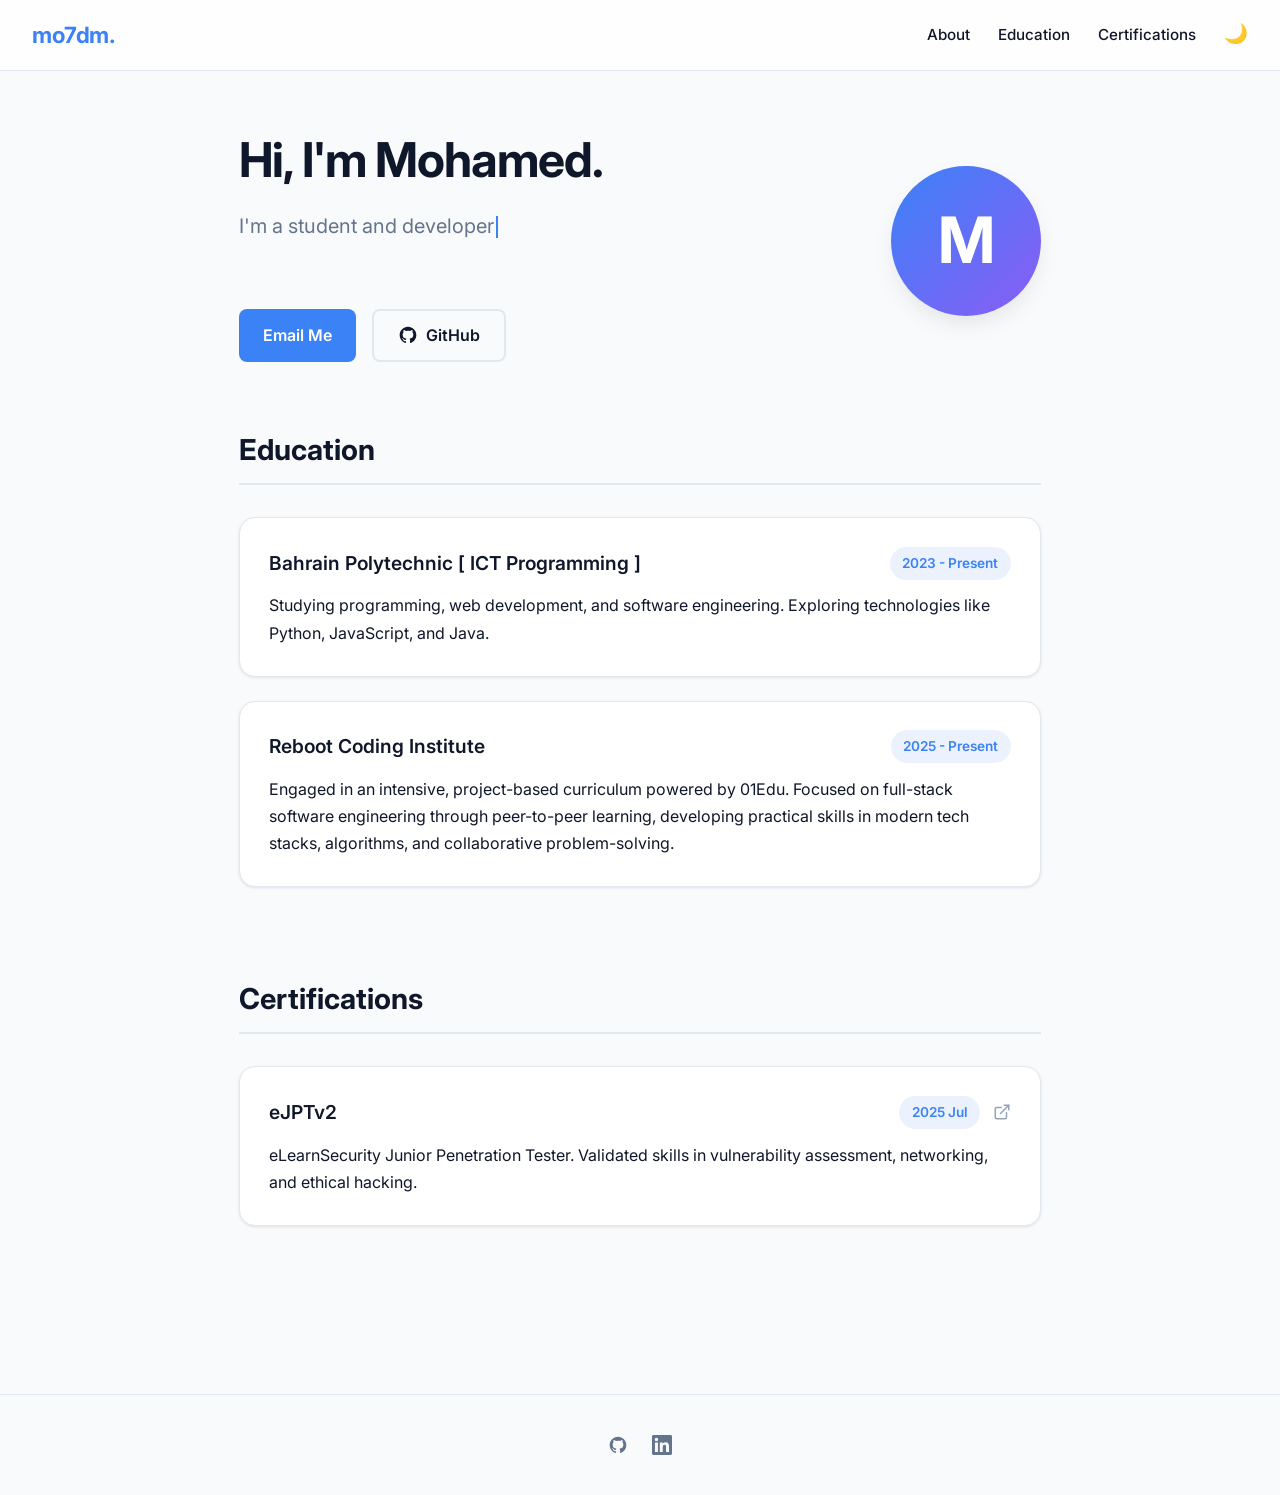
==== index.html @ 2ff430a9 "first push" ====
<!DOCTYPE html>
<html lang="en">
<head>
    <meta charset="UTF-8">
    <meta name="viewport" content="width=device-width, initial-scale=1.0">
    <title>Mohamed | Portfolio & CV</title>
    <link rel="stylesheet" href="style.css">
    <link href="https://fonts.googleapis.com/css2?family=Inter:wght@400;500;600;700&display=swap" rel="stylesheet">
</head>
<body>
    <nav class="navbar">
        <div class="logo">mo7dm.</div>
        <div class="nav-links">
            <a href="#about">About</a>
            <a href="#education">Education</a>
            <a href="#certs">Certifications</a>
            <button id="theme-toggle" aria-label="Toggle Dark Mode">🌙</button>
        </div>
    </nav>

    <main class="container">
        <section id="about" class="hero reveal">
            <div class="hero-content">
                <h1>Hi, I'm Mohamed.</h1>
                <p class="subtitle"><span id="typewriter"></span><span class="cursor"></span></p>
                <div class="contact-links">
                    <a href="mailto:mohamed@mo7dm.com" class="btn">Email Me</a>
                    
                    <a href="https://github.com/mo7dm" target="_blank" class="btn btn-outline">
                        <svg width="20" height="20" viewBox="0 0 24 24" fill="currentColor" xmlns="http://www.w3.org/2000/svg">
                            <path fill-rule="evenodd" clip-rule="evenodd" d="M12 2C6.477 2 2 6.477 2 12c0 4.42 2.865 8.166 6.839 9.489.5.092.682-.217.682-.482 0-.237-.008-.866-.013-1.7-2.782.603-3.369-1.34-3.369-1.34-.454-1.156-1.11-1.462-1.11-1.462-.908-.62.069-.608.069-.608 1.003.07 1.531 1.03 1.531 1.03.892 1.529 2.341 1.087 2.91.831.092-.646.35-1.086.636-1.336-2.22-.253-4.555-1.11-4.555-4.943 0-1.091.39-1.984 1.029-2.683-.103-.253-.446-1.27.098-2.647 0 0 .84-.269 2.75 1.025A9.578 9.578 0 0112 6.836c.85.004 1.705.114 2.504.336 1.909-1.294 2.747-1.025 2.747-1.025.546 1.377.203 2.394.1 2.647.64.699 1.028 1.592 1.028 2.683 0 3.842-2.339 4.687-4.566 4.935.359.309.678.919.678 1.852 0 1.336-.012 2.415-.012 2.743 0 .267.18.578.688.48C19.138 20.161 22 16.416 22 12c0-5.523-4.477-10-10-10z"/>
                        </svg>
                        GitHub
                    </a>
                </div>
            </div>
            <div class="hero-avatar">
                <div class="avatar-placeholder">M</div>
            </div>
        </section>

        <section id="education" class="reveal">
            <h2>Education</h2>
            <div class="card">
                <div class="card-header">
                    <h3>Bahrain Polytechnic [ ICT Programming ]</h3>
                    <span class="date">2023 - Present</span>
                </div>
                <p>Studying programming, web development, and software engineering. Exploring technologies like Python, JavaScript, and Java.</p>
            </div>
            
            <div class="card">
                <div class="card-header">
                    <h3>Reboot Coding Institute</h3>
                    <span class="date">2025 - Present</span>
                </div>
                <p>Engaged in an intensive, project-based curriculum powered by 01Edu. Focused on full-stack software engineering through peer-to-peer learning, developing practical skills in modern tech stacks, algorithms, and collaborative problem-solving.</p>
            </div>
        </section>

        <section id="certs" class="reveal">
            <h2>Certifications</h2>
            
            <a href="YOUR_CERT_LINK_HERE" target="_blank" class="card cert-card">
                <div class="card-header">
                    <h3>eJPTv2</h3>
                    <div class="cert-meta">
                        <span class="date">2025 Jul</span>
                        <svg width="18" height="18" viewBox="0 0 24 24" fill="none" stroke="currentColor" stroke-width="2" stroke-linecap="round" stroke-linejoin="round" class="external-icon">
                            <path d="M18 13v6a2 2 0 0 1-2 2H5a2 2 0 0 1-2-2V8a2 2 0 0 1 2-2h6"></path>
                            <polyline points="15 3 21 3 21 9"></polyline>
                            <line x1="10" y1="14" x2="21" y2="3"></line>
                        </svg>
                    </div>
                </div>
                <p>eLearnSecurity Junior Penetration Tester. Validated skills in vulnerability assessment, networking, and ethical hacking.</p>
            </a>
            
        </section>
    </main>
    </main> <footer class="footer">
            <div class="social-icons">
                <a href="https://github.com/mo7dm" target="_blank" aria-label="GitHub">
                    <svg width="20" height="20" viewBox="0 0 24 24" fill="currentColor" xmlns="http://www.w3.org/2000/svg">
                        <path fill-rule="evenodd" clip-rule="evenodd" d="M12 2C6.477 2 2 6.477 2 12c0 4.42 2.865 8.166 6.839 9.489.5.092.682-.217.682-.482 0-.237-.008-.866-.013-1.7-2.782.603-3.369-1.34-3.369-1.34-.454-1.156-1.11-1.462-1.11-1.462-.908-.62.069-.608.069-.608 1.003.07 1.531 1.03 1.531 1.03.892 1.529 2.341 1.087 2.91.831.092-.646.35-1.086.636-1.336-2.22-.253-4.555-1.11-4.555-4.943 0-1.091.39-1.984 1.029-2.683-.103-.253-.446-1.27.098-2.647 0 0 .84-.269 2.75 1.025A9.578 9.578 0 0112 6.836c.85.004 1.705.114 2.504.336 1.909-1.294 2.747-1.025 2.747-1.025.546 1.377.203 2.394.1 2.647.64.699 1.028 1.592 1.028 2.683 0 3.842-2.339 4.687-4.566 4.935.359.309.678.919.678 1.852 0 1.336-.012 2.415-.012 2.743 0 .267.18.578.688.48C19.138 20.161 22 16.416 22 12c0-5.523-4.477-10-10-10z"/>
                    </svg>
                </a>
                <a href="https://www.linkedin.com/in/mohamed-kadhem-b55a89281/" target="_blank" aria-label="LinkedIn">
                    <svg width="20" height="20" viewBox="0 0 24 24" fill="currentColor" xmlns="http://www.w3.org/2000/svg">
                        <path d="M20.447 20.452h-3.554v-5.569c0-1.328-.027-3.037-1.852-3.037-1.853 0-2.136 1.445-2.136 2.939v5.667H9.351V9h3.414v1.561h.046c.477-.9 1.637-1.85 3.37-1.85 3.601 0 4.267 2.37 4.267 5.455v6.286zM5.337 7.433c-1.144 0-2.063-.926-2.063-2.065 0-1.138.92-2.063 2.063-2.063 1.14 0 2.064.925 2.064 2.063 0 1.139-.925 2.065-2.064 2.065zm1.782 13.019H3.555V9h3.564v11.452zM22.225 0H1.771C.792 0 0 .774 0 1.729v20.542C0 23.227.792 24 1.771 24h20.451C23.2 24 24 23.227 24 22.271V1.729C24 .774 23.2 0 22.222 0h.003z"/>
                    </svg>
                </a>
            </div>
        </footer>

    <script src="script.js"></script>
</body>
</html>
---- style.css ----
/* Core Variables */
:root {
    --bg-color: #f8fafc;
    --text-color: #0f172a;
    --card-bg: #ffffff;
    --nav-bg: rgba(255, 255, 255, 0.8);
    --primary-color: #3b82f6;
    --primary-hover: #2563eb;
    --border-color: #e2e8f0;
    --shadow-sm: 0 1px 3px rgba(0,0,0,0.1);
    --shadow-md: 0 10px 25px -5px rgba(0, 0, 0, 0.1);
    --transition: all 0.4s cubic-bezier(0.16, 1, 0.3, 1);
}

/* Dark Mode Variables */
body.dark-mode {
    --bg-color: #0f172a;
    --text-color: #f8fafc;
    --card-bg: #1e293b;
    --nav-bg: rgba(30, 41, 59, 0.85);
    --primary-color: #60a5fa;
    --primary-hover: #93c5fd;
    --border-color: #334155;
    --shadow-sm: 0 1px 3px rgba(0,0,0,0.5);
    --shadow-md: 0 10px 25px -5px rgba(0, 0, 0, 0.5);
}

/* Reset & Smooth Scroll */
* {
    margin: 0;
    padding: 0;
    box-sizing: border-box;
    font-family: 'Inter', sans-serif;
}

html {
    scroll-behavior: smooth;
}

body {
    background-color: var(--bg-color);
    color: var(--text-color);
    line-height: 1.7;
    transition: background-color 0.4s ease, color 0.4s ease;
}

.container {
    max-width: 850px;
    margin: 0 auto;
    padding: 2rem 1.5rem;
}

/* Glassmorphism Navigation */
.navbar {
    display: flex;
    justify-content: space-between;
    align-items: center;
    padding: 1rem 2rem;
    background-color: var(--nav-bg);
    backdrop-filter: blur(12px);
    -webkit-backdrop-filter: blur(12px);
    border-bottom: 1px solid var(--border-color);
    position: sticky;
    top: 0;
    z-index: 1000;
    transition: var(--transition);
}

.logo {
    font-weight: 700;
    font-size: 1.4rem;
    letter-spacing: -0.5px;
    color: var(--primary-color);
}

.nav-links a {
    text-decoration: none;
    color: var(--text-color);
    margin-right: 1.5rem;
    font-weight: 500;
    font-size: 0.95rem;
    transition: color 0.2s;
}

.nav-links a:hover {
    color: var(--primary-color);
}

#theme-toggle {
    background: none;
    border: none;
    cursor: pointer;
    font-size: 1.2rem;
    transition: transform 0.2s;
}

#theme-toggle:hover {
    transform: scale(1.15) rotate(10deg);
}

/* Sections & Scroll Reveal */
section {
    padding: 1rem 0 3rem 0;
}

/* Initial state for scroll animation */
.reveal {
    opacity: 0;
    transform: translateY(40px);
    transition: all 0.8s cubic-bezier(0.16, 1, 0.3, 1);
}

/* Added by JavaScript when visible */
.reveal.active {
    opacity: 1;
    transform: translateY(0);
}

/* Hero Section */
.hero {
    display: flex;
    justify-content: space-between;
    align-items: center;
    gap: 2rem;
}

h1 {
    font-size: 3rem;
    font-weight: 700;
    letter-spacing: -1px;
    margin-bottom: 0.5rem;
}

h2 {
    font-size: 1.8rem;
    margin-bottom: 2rem;
    padding-bottom: 0.5rem;
    border-bottom: 2px solid var(--border-color);
    color: var(--text-color);
}

.subtitle {
    font-size: 1.25rem;
    color: #64748b;
    margin-bottom: 2.5rem;
    min-height: 60px; /* Prevents layout jump while typing */
}

body.dark-mode .subtitle { color: #94a3b8; }

/* Typing Cursor */
.cursor {
    display: inline-block;
    width: 2px;
    height: 1.1em; /* Scales perfectly with text height */
    background-color: var(--primary-color);
    animation: blink 1s step-end infinite;
    vertical-align: middle;
    margin-left: 2px;
}

@keyframes blink { 
    0%, 100% { opacity: 1; } 
    50% { opacity: 0; } 
}

/* Hero Avatar Placeholder */
.avatar-placeholder {
    width: 150px;
    height: 150px;
    border-radius: 50%;
    background: linear-gradient(135deg, var(--primary-color), #8b5cf6);
    color: white;
    display: flex;
    align-items: center;
    justify-content: center;
    font-size: 4rem;
    font-weight: 700;
    box-shadow: var(--shadow-md);
}

/* Cards */
.card {
    background-color: var(--card-bg);
    padding: 1.8rem;
    margin-bottom: 1.5rem;
    border-radius: 16px;
    border: 1px solid var(--border-color);
    box-shadow: var(--shadow-sm);
    transition: var(--transition);
}

.card:hover {
    transform: translateY(-8px);
    border-color: var(--primary-color);
    box-shadow: var(--shadow-md);
}

.card-header {
    display: flex;
    justify-content: space-between;
    align-items: center;
    margin-bottom: 0.8rem;
}

.card h3 {
    font-size: 1.2rem;
    font-weight: 600;
}

.date {
    font-size: 0.85rem;
    background-color: rgba(59, 130, 246, 0.1);
    color: var(--primary-color);
    padding: 0.3rem 0.8rem;
    border-radius: 20px;
    font-weight: 600;
}

/* Buttons */
.contact-links { display: flex; gap: 1rem; }

.btn {
    padding: 0.7rem 1.5rem;
    background-color: var(--primary-color);
    color: white;
    text-decoration: none;
    border-radius: 8px;
    font-weight: 600;
    transition: var(--transition);
    /* Added to ensure regular buttons look consistent */
    display: inline-flex;
    align-items: center;
    justify-content: center;
}

.btn:hover {
    background-color: var(--primary-hover);
    transform: translateY(-2px);
}

.btn-outline {
    display: inline-flex; /* Required to align icon and text */
    align-items: center;  /* Centers them vertically */
    gap: 0.5rem;          /* Adds a clean space between icon and text */
    background-color: transparent;
    color: var(--text-color);
    border: 2px solid var(--border-color);
}

.btn-outline:hover {
    background-color: transparent;
    border-color: var(--primary-color);
    color: var(--primary-color);
}

/* Mobile Responsiveness */
@media (max-width: 768px) {
    .hero {
        flex-direction: column-reverse;
        text-align: center;
    }
    .contact-links {
        justify-content: center;
    }
    .card-header {
        flex-direction: column;
        align-items: flex-start;
        gap: 0.5rem;
    }
}

/* =========================================
   Footer & Bottom Icons
   ========================================= */
.footer {
    text-align: center;
    padding: 2.5rem 0;
    margin-top: 4rem;
    border-top: 1px solid var(--border-color);
}

.social-icons {
    display: flex;
    justify-content: center;
    gap: 1.5rem;
}

.social-icons a {
    /* Using a slightly muted color so it isn't distracting */
    color: #64748b; 
    transition: color 0.3s ease, transform 0.3s ease;
    display: inline-flex;
}

/* Adjust the muted color for dark mode */
body.dark-mode .social-icons a {
    color: #94a3b8;
}

.social-icons a:hover {
    color: var(--primary-color);
    transform: translateY(-3px);
}

/* =========================================
   Clickable Certification Card
   ========================================= */

/* Makes the link behave exactly like a block container */
a.card {
    display: block; 
    text-decoration: none; 
    color: var(--text-color); 
    cursor: pointer;
}

/* Prevents the text inside from turning blue like a standard link */
a.card h3, 
a.card p {
    color: var(--text-color);
}

/* Aligns the date and the icon */
.cert-meta {
    display: flex;
    align-items: center;
    gap: 0.8rem;
}

/* Subtle icon color */
.external-icon {
    color: #94a3b8; 
    transition: color 0.3s ease;
}

/* Lights up the icon when you hover the card */
a.card:hover .external-icon {
    color: var(--primary-color);
}
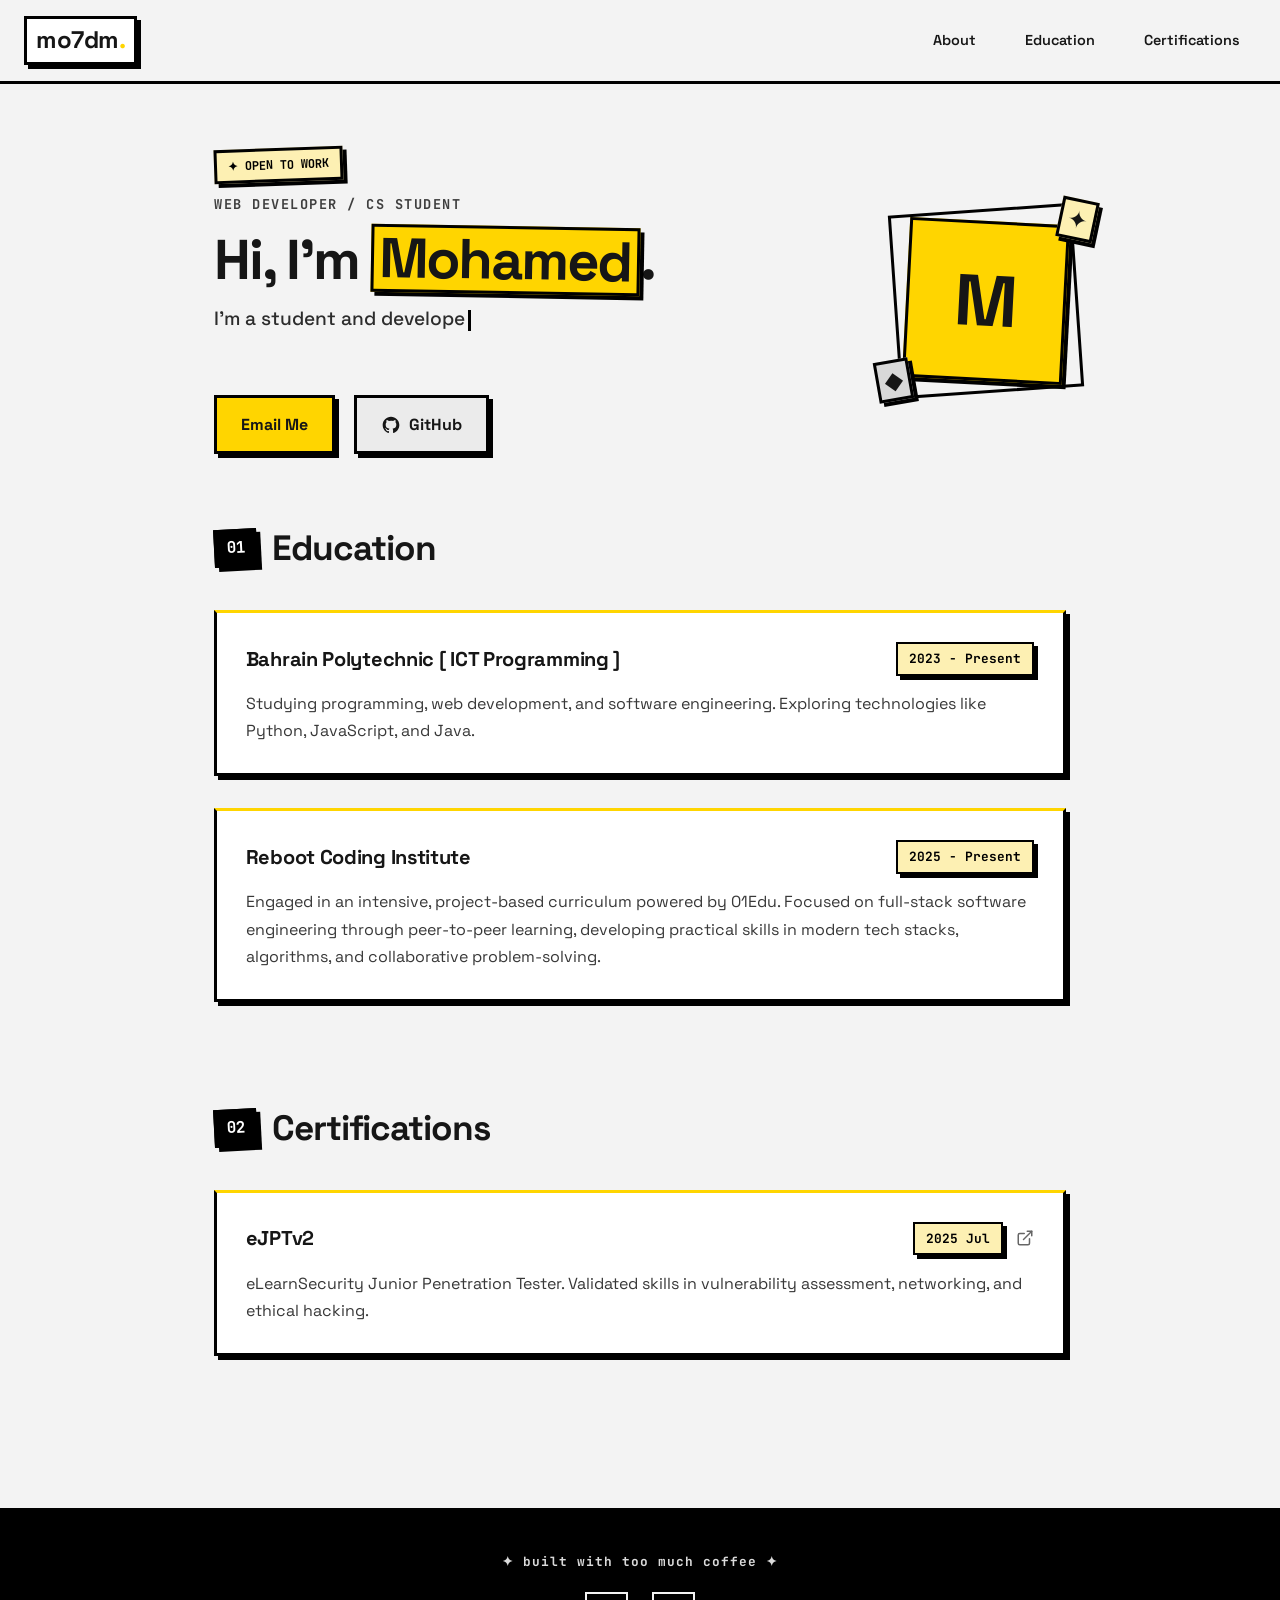
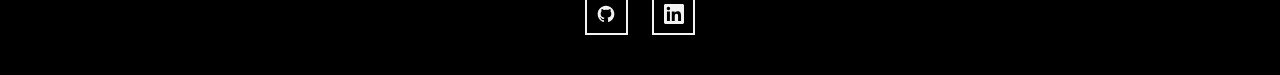
==== commit 0adc2424: "redesign: overhaul portfolio UI with neobrutalist design :) just the design" ====
--- a/index.html
+++ b/index.html
@@ -3,29 +3,31 @@
 <head>
     <meta charset="UTF-8">
     <meta name="viewport" content="width=device-width, initial-scale=1.0">
-    <title>Mohamed | Portfolio & CV</title>
+    <title>Mohamed Portfolio</title>
     <link rel="stylesheet" href="style.css">
-    <link href="https://fonts.googleapis.com/css2?family=Inter:wght@400;500;600;700&display=swap" rel="stylesheet">
+    <link rel="preconnect" href="https://fonts.googleapis.com">
+    <link rel="preconnect" href="https://fonts.gstatic.com" crossorigin>
+    <link href="https://fonts.googleapis.com/css2?family=Space+Grotesk:wght@400;500;600;700&family=JetBrains+Mono:wght@400;700&display=swap" rel="stylesheet">
 </head>
 <body>
     <nav class="navbar">
-        <div class="logo">mo7dm.</div>
+        <div class="logo">mo7dm<span class="logo-dot">.</span></div>
         <div class="nav-links">
             <a href="#about">About</a>
             <a href="#education">Education</a>
             <a href="#certs">Certifications</a>
-            <button id="theme-toggle" aria-label="Toggle Dark Mode">🌙</button>
         </div>
     </nav>
 
     <main class="container">
         <section id="about" class="hero reveal">
             <div class="hero-content">
-                <h1>Hi, I'm Mohamed.</h1>
+                <p class="tag-badge">✦ OPEN TO WORK</p>
+                <p class="eyebrow">Web Developer / CS Student</p>
+                <h1>Hi, I'm <span class="highlight">Mohamed</span>.</h1>
                 <p class="subtitle"><span id="typewriter"></span><span class="cursor"></span></p>
                 <div class="contact-links">
-                    <a href="mailto:mohamed@mo7dm.com" class="btn">Email Me</a>
-                    
+                    <a href="mailto:mohamed@mo7dm.com" class="btn btn-primary">Email Me</a>
                     <a href="https://github.com/mo7dm" target="_blank" class="btn btn-outline">
                         <svg width="20" height="20" viewBox="0 0 24 24" fill="currentColor" xmlns="http://www.w3.org/2000/svg">
                             <path fill-rule="evenodd" clip-rule="evenodd" d="M12 2C6.477 2 2 6.477 2 12c0 4.42 2.865 8.166 6.839 9.489.5.092.682-.217.682-.482 0-.237-.008-.866-.013-1.7-2.782.603-3.369-1.34-3.369-1.34-.454-1.156-1.11-1.462-1.11-1.462-.908-.62.069-.608.069-.608 1.003.07 1.531 1.03 1.531 1.03.892 1.529 2.341 1.087 2.91.831.092-.646.35-1.086.636-1.336-2.22-.253-4.555-1.11-4.555-4.943 0-1.091.39-1.984 1.029-2.683-.103-.253-.446-1.27.098-2.647 0 0 .84-.269 2.75 1.025A9.578 9.578 0 0112 6.836c.85.004 1.705.114 2.504.336 1.909-1.294 2.747-1.025 2.747-1.025.546 1.377.203 2.394.1 2.647.64.699 1.028 1.592 1.028 2.683 0 3.842-2.339 4.687-4.566 4.935.359.309.678.919.678 1.852 0 1.336-.012 2.415-.012 2.743 0 .267.18.578.688.48C19.138 20.161 22 16.416 22 12c0-5.523-4.477-10-10-10z"/>
@@ -36,20 +38,22 @@
             </div>
             <div class="hero-avatar">
                 <div class="avatar-placeholder">M</div>
+                <span class="sticker sticker-1">✦</span>
+                <span class="sticker sticker-2">◆</span>
             </div>
         </section>
 
         <section id="education" class="reveal">
-            <h2>Education</h2>
-            <div class="card">
+            <h2><span class="section-tag">01</span> Education</h2>
+            <div class="card card-yellow">
                 <div class="card-header">
                     <h3>Bahrain Polytechnic [ ICT Programming ]</h3>
                     <span class="date">2023 - Present</span>
                 </div>
                 <p>Studying programming, web development, and software engineering. Exploring technologies like Python, JavaScript, and Java.</p>
             </div>
-            
-            <div class="card">
+
+            <div class="card card-blue">
                 <div class="card-header">
                     <h3>Reboot Coding Institute</h3>
                     <span class="date">2025 - Present</span>
@@ -59,9 +63,9 @@
         </section>
 
         <section id="certs" class="reveal">
-            <h2>Certifications</h2>
-            
-            <a href="YOUR_CERT_LINK_HERE" target="_blank" class="card cert-card">
+            <h2><span class="section-tag">02</span> Certifications</h2>
+
+            <a href="https://certs.ine.com/94397082-2aee-4f96-a6dc-eba5e58388e8" target="_blank" class="card card-pink cert-card">
                 <div class="card-header">
                     <h3>eJPTv2</h3>
                     <div class="cert-meta">
@@ -75,23 +79,25 @@
                 </div>
                 <p>eLearnSecurity Junior Penetration Tester. Validated skills in vulnerability assessment, networking, and ethical hacking.</p>
             </a>
-            
+
         </section>
     </main>
-    </main> <footer class="footer">
-            <div class="social-icons">
-                <a href="https://github.com/mo7dm" target="_blank" aria-label="GitHub">
-                    <svg width="20" height="20" viewBox="0 0 24 24" fill="currentColor" xmlns="http://www.w3.org/2000/svg">
-                        <path fill-rule="evenodd" clip-rule="evenodd" d="M12 2C6.477 2 2 6.477 2 12c0 4.42 2.865 8.166 6.839 9.489.5.092.682-.217.682-.482 0-.237-.008-.866-.013-1.7-2.782.603-3.369-1.34-3.369-1.34-.454-1.156-1.11-1.462-1.11-1.462-.908-.62.069-.608.069-.608 1.003.07 1.531 1.03 1.531 1.03.892 1.529 2.341 1.087 2.91.831.092-.646.35-1.086.636-1.336-2.22-.253-4.555-1.11-4.555-4.943 0-1.091.39-1.984 1.029-2.683-.103-.253-.446-1.27.098-2.647 0 0 .84-.269 2.75 1.025A9.578 9.578 0 0112 6.836c.85.004 1.705.114 2.504.336 1.909-1.294 2.747-1.025 2.747-1.025.546 1.377.203 2.394.1 2.647.64.699 1.028 1.592 1.028 2.683 0 3.842-2.339 4.687-4.566 4.935.359.309.678.919.678 1.852 0 1.336-.012 2.415-.012 2.743 0 .267.18.578.688.48C19.138 20.161 22 16.416 22 12c0-5.523-4.477-10-10-10z"/>
-                    </svg>
-                </a>
-                <a href="https://www.linkedin.com/in/mohamed-kadhem-b55a89281/" target="_blank" aria-label="LinkedIn">
-                    <svg width="20" height="20" viewBox="0 0 24 24" fill="currentColor" xmlns="http://www.w3.org/2000/svg">
-                        <path d="M20.447 20.452h-3.554v-5.569c0-1.328-.027-3.037-1.852-3.037-1.853 0-2.136 1.445-2.136 2.939v5.667H9.351V9h3.414v1.561h.046c.477-.9 1.637-1.85 3.37-1.85 3.601 0 4.267 2.37 4.267 5.455v6.286zM5.337 7.433c-1.144 0-2.063-.926-2.063-2.065 0-1.138.92-2.063 2.063-2.063 1.14 0 2.064.925 2.064 2.063 0 1.139-.925 2.065-2.064 2.065zm1.782 13.019H3.555V9h3.564v11.452zM22.225 0H1.771C.792 0 0 .774 0 1.729v20.542C0 23.227.792 24 1.771 24h20.451C23.2 24 24 23.227 24 22.271V1.729C24 .774 23.2 0 22.222 0h.003z"/>
-                    </svg>
-                </a>
-            </div>
-        </footer>
+
+    <footer class="footer">
+        <p class="footer-tag">✦ built with too much coffee ✦</p>
+        <div class="social-icons">
+            <a href="https://github.com/mo7dm" target="_blank" aria-label="GitHub">
+                <svg width="20" height="20" viewBox="0 0 24 24" fill="currentColor" xmlns="http://www.w3.org/2000/svg">
+                    <path fill-rule="evenodd" clip-rule="evenodd" d="M12 2C6.477 2 2 6.477 2 12c0 4.42 2.865 8.166 6.839 9.489.5.092.682-.217.682-.482 0-.237-.008-.866-.013-1.7-2.782.603-3.369-1.34-3.369-1.34-.454-1.156-1.11-1.462-1.11-1.462-.908-.62.069-.608.069-.608 1.003.07 1.531 1.03 1.531 1.03.892 1.529 2.341 1.087 2.91.831.092-.646.35-1.086.636-1.336-2.22-.253-4.555-1.11-4.555-4.943 0-1.091.39-1.984 1.029-2.683-.103-.253-.446-1.27.098-2.647 0 0 .84-.269 2.75 1.025A9.578 9.578 0 0112 6.836c.85.004 1.705.114 2.504.336 1.909-1.294 2.747-1.025 2.747-1.025.546 1.377.203 2.394.1 2.647.64.699 1.028 1.592 1.028 2.683 0 3.842-2.339 4.687-4.566 4.935.359.309.678.919.678 1.852 0 1.336-.012 2.415-.012 2.743 0 .267.18.578.688.48C19.138 20.161 22 16.416 22 12c0-5.523-4.477-10-10-10z"/>
+                </svg>
+            </a>
+            <a href="https://www.linkedin.com/in/mohamed-kadhem-b55a89281/" target="_blank" aria-label="LinkedIn">
+                <svg width="20" height="20" viewBox="0 0 24 24" fill="currentColor" xmlns="http://www.w3.org/2000/svg">
+                    <path d="M20.447 20.452h-3.554v-5.569c0-1.328-.027-3.037-1.852-3.037-1.853 0-2.136 1.445-2.136 2.939v5.667H9.351V9h3.414v1.561h.046c.477-.9 1.637-1.85 3.37-1.85 3.601 0 4.267 2.37 4.267 5.455v6.286zM5.337 7.433c-1.144 0-2.063-.926-2.063-2.065 0-1.138.92-2.063 2.063-2.063 1.14 0 2.064.925 2.064 2.063 0 1.139-.925 2.065-2.064 2.065zm1.782 13.019H3.555V9h3.564v11.452zM22.225 0H1.771C.792 0 0 .774 0 1.729v20.542C0 23.227.792 24 1.771 24h20.451C23.2 24 24 23.227 24 22.271V1.729C24 .774 23.2 0 22.222 0h.003z"/>
+                </svg>
+            </a>
+        </div>
+    </footer>
 
     <script src="script.js"></script>
 </body>
--- a/style.css
+++ b/style.css
@@ -1,36 +1,29 @@
-/* Core Variables */
+/* =========================================
+   NEOBRUTALISM — bold, raw, unapologetic
+   ========================================= */
+
 :root {
-    --bg-color: #f8fafc;
-    --text-color: #0f172a;
-    --card-bg: #ffffff;
-    --nav-bg: rgba(255, 255, 255, 0.8);
-    --primary-color: #3b82f6;
-    --primary-hover: #2563eb;
-    --border-color: #e2e8f0;
-    --shadow-sm: 0 1px 3px rgba(0,0,0,0.1);
-    --shadow-md: 0 10px 25px -5px rgba(0, 0, 0, 0.1);
-    --transition: all 0.4s cubic-bezier(0.16, 1, 0.3, 1);
-}
-
-/* Dark Mode Variables */
-body.dark-mode {
-    --bg-color: #0f172a;
-    --text-color: #f8fafc;
-    --card-bg: #1e293b;
-    --nav-bg: rgba(30, 41, 59, 0.85);
-    --primary-color: #60a5fa;
-    --primary-hover: #93c5fd;
-    --border-color: #334155;
-    --shadow-sm: 0 1px 3px rgba(0,0,0,0.5);
-    --shadow-md: 0 10px 25px -5px rgba(0, 0, 0, 0.5);
-}
-
-/* Reset & Smooth Scroll */
+    --bg: #f3f3f3;
+    --paper: #ffffff;
+    --ink: #161616;
+    --black: #000000;
+    --accent: #ffd500;
+    --accent-dark: #000000;
+    --accent-soft: #fdf0b3;
+    --neutral: #d8d8d8;
+    --muted: #666666;
+    --tint: #ebebeb;
+    --on-accent: #161616;
+    --shadow: 4px 4px 0 var(--black);
+    --border: 3px solid var(--black);
+    --font-display: 'Space Grotesk', sans-serif;
+    --font-mono: 'JetBrains Mono', monospace;
+}
+
 * {
     margin: 0;
     padding: 0;
     box-sizing: border-box;
-    font-family: 'Inter', sans-serif;
 }
 
 html {
@@ -38,303 +31,486 @@
 }
 
 body {
-    background-color: var(--bg-color);
-    color: var(--text-color);
+    background-color: var(--bg);
+    color: var(--ink);
+    font-family: var(--font-display);
     line-height: 1.7;
-    transition: background-color 0.4s ease, color 0.4s ease;
+    transition: background-color 0.3s ease, color 0.3s ease;
 }
 
 .container {
-    max-width: 850px;
+    max-width: 900px;
     margin: 0 auto;
-    padding: 2rem 1.5rem;
-}
-
-/* Glassmorphism Navigation */
+    padding: 2.5rem 1.5rem;
+}
+
+::selection {
+    background: var(--accent);
+    color: var(--on-accent);
+}
+
+/* =========================================
+   Navigation
+   ========================================= */
 .navbar {
     display: flex;
     justify-content: space-between;
     align-items: center;
-    padding: 1rem 2rem;
-    background-color: var(--nav-bg);
-    backdrop-filter: blur(12px);
-    -webkit-backdrop-filter: blur(12px);
-    border-bottom: 1px solid var(--border-color);
+    padding: 1rem 1.5rem;
+    background-color: var(--bg);
+    border-bottom: var(--border);
     position: sticky;
     top: 0;
     z-index: 1000;
-    transition: var(--transition);
 }
 
 .logo {
-    font-weight: 700;
-    font-size: 1.4rem;
+    position: relative;
+    z-index: 1;
+    font-weight: 700;
+    font-size: 1.5rem;
     letter-spacing: -0.5px;
-    color: var(--primary-color);
+    padding: 0.25rem 0.75rem;
+    color: var(--ink);
+    cursor: pointer;
+    transition: transform 0.15s ease;
+}
+
+.logo::before {
+    content: '';
+    position: absolute;
+    inset: 0;
+    z-index: -1;
+    background: var(--paper);
+    border: var(--border);
+}
+
+.logo::after {
+    content: '';
+    position: absolute;
+    inset: 0;
+    z-index: -2;
+    background: var(--black);
+    transform: translate(4px, 4px);
+    transition: transform 0.15s ease, background 0.15s ease;
+}
+
+.logo:hover {
+    transform: translate(-2px, -2px) rotate(-3deg);
+}
+
+.logo:hover::after {
+    background: var(--accent);
+    transform: translate(4px, 4px) rotate(3deg);
+}
+
+.logo-dot {
+    color: var(--accent);
+}
+
+.nav-links {
+    display: flex;
+    align-items: center;
+    gap: 1rem;
 }
 
 .nav-links a {
     text-decoration: none;
-    color: var(--text-color);
-    margin-right: 1.5rem;
-    font-weight: 500;
-    font-size: 0.95rem;
-    transition: color 0.2s;
+    color: var(--ink);
+    font-weight: 600;
+    font-size: 0.9rem;
+    padding: 0.4rem 0.9rem;
+    border: 2px solid transparent;
+    transition: all 0.15s ease;
 }
 
 .nav-links a:hover {
-    color: var(--primary-color);
-}
-
-#theme-toggle {
-    background: none;
-    border: none;
-    cursor: pointer;
-    font-size: 1.2rem;
-    transition: transform 0.2s;
-}
-
-#theme-toggle:hover {
-    transform: scale(1.15) rotate(10deg);
-}
-
-/* Sections & Scroll Reveal */
+    background: var(--accent);
+    color: var(--ink);
+    border: 2px solid var(--black);
+    box-shadow: 4px 4px 0 var(--black);
+    transform: translate(-2px, -2px);
+}
+
+/* =========================================
+   Marquee
+   ========================================= */
 section {
     padding: 1rem 0 3rem 0;
 }
 
-/* Initial state for scroll animation */
 .reveal {
     opacity: 0;
     transform: translateY(40px);
-    transition: all 0.8s cubic-bezier(0.16, 1, 0.3, 1);
-}
-
-/* Added by JavaScript when visible */
+    transition: all 0.7s cubic-bezier(0.16, 1, 0.3, 1);
+}
+
 .reveal.active {
     opacity: 1;
     transform: translateY(0);
 }
 
-/* Hero Section */
+/* =========================================
+   Hero
+   ========================================= */
 .hero {
     display: flex;
     justify-content: space-between;
     align-items: center;
     gap: 2rem;
+    padding-top: 1.5rem;
+}
+
+.eyebrow {
+    font-family: var(--font-mono);
+    font-size: 0.85rem;
+    font-weight: 700;
+    letter-spacing: 1.5px;
+    text-transform: uppercase;
+    color: #3f3f3f;
+    margin-bottom: 0.6rem;
+}
+
+.tag-badge {
+    display: inline-block;
+    background: var(--accent-soft);
+    border: var(--border);
+    box-shadow: 4px 4px 0 var(--black);
+    font-family: var(--font-mono);
+    font-weight: 700;
+    font-size: 0.75rem;
+    padding: 0.25rem 0.7rem;
+    margin-bottom: 0.7rem;
+    transform: rotate(-2deg);
+    color: var(--black);
 }
 
 h1 {
-    font-size: 3rem;
-    font-weight: 700;
-    letter-spacing: -1px;
-    margin-bottom: 0.5rem;
-}
-
-h2 {
-    font-size: 1.8rem;
+    font-size: 3.5rem;
+    font-weight: 700;
+    letter-spacing: -2px;
+    line-height: 1.1;
+    margin-bottom: 0.6rem;
+}
+
+.highlight {
+    background: var(--accent);
+    border: var(--border);
+    box-shadow: 4px 4px 0 var(--black);
+    padding: 0 0.35rem;
+    display: inline-block;
+    transform: rotate(1deg);
+    color: var(--on-accent);
+}
+
+.subtitle {
+    font-size: 1.2rem;
+    color: #2c2c2c;
     margin-bottom: 2rem;
-    padding-bottom: 0.5rem;
-    border-bottom: 2px solid var(--border-color);
-    color: var(--text-color);
-}
-
-.subtitle {
-    font-size: 1.25rem;
-    color: #64748b;
-    margin-bottom: 2.5rem;
-    min-height: 60px; /* Prevents layout jump while typing */
-}
-
-body.dark-mode .subtitle { color: #94a3b8; }
-
-/* Typing Cursor */
+    min-height: 60px;
+    font-weight: 500;
+}
+
 .cursor {
     display: inline-block;
-    width: 2px;
-    height: 1.1em; /* Scales perfectly with text height */
-    background-color: var(--primary-color);
+    width: 3px;
+    height: 1.1em;
+    background-color: var(--black);
     animation: blink 1s step-end infinite;
     vertical-align: middle;
-    margin-left: 2px;
-}
-
-@keyframes blink { 
-    0%, 100% { opacity: 1; } 
-    50% { opacity: 0; } 
-}
-
-/* Hero Avatar Placeholder */
+    margin-left: 3px;
+}
+
+@keyframes blink {
+    0%, 100% { opacity: 1; }
+    50% { opacity: 0; }
+}
+
+.hero-avatar {
+    position: relative;
+    flex-shrink: 0;
+}
+
 .avatar-placeholder {
-    width: 150px;
-    height: 150px;
-    border-radius: 50%;
-    background: linear-gradient(135deg, var(--primary-color), #8b5cf6);
-    color: white;
+    width: 160px;
+    height: 160px;
+    background: var(--accent);
+    border: var(--border);
+    box-shadow: 4px 4px 0 var(--black);
     display: flex;
     align-items: center;
     justify-content: center;
-    font-size: 4rem;
-    font-weight: 700;
-    box-shadow: var(--shadow-md);
-}
-
-/* Cards */
+    font-size: 4.5rem;
+    font-weight: 700;
+    transform: rotate(3deg);
+    color: var(--on-accent);
+}
+
+.hero-avatar::after {
+    content: '';
+    position: absolute;
+    inset: -12px;
+    border: var(--border);
+    z-index: -1;
+    transform: rotate(-4deg);
+    background: var(--bg);
+}
+
+.sticker {
+    position: absolute;
+    font-size: 1.5rem;
+    background: var(--paper);
+    border: var(--border);
+    box-shadow: 4px 4px 0 var(--black);
+    padding: 0.35rem;
+    line-height: 1;
+}
+
+.sticker-1 {
+    top: -22px;
+    right: -30px;
+    transform: rotate(12deg);
+    background: var(--accent-soft);
+}
+
+.sticker-2 {
+    bottom: -20px;
+    left: -30px;
+    transform: rotate(-10deg);
+    background: var(--neutral);
+}
+
+/* =========================================
+   Headings
+   ========================================= */
+h2 {
+    font-size: 2.2rem;
+    font-weight: 700;
+    letter-spacing: -1px;
+    margin-bottom: 2rem;
+    display: flex;
+    align-items: center;
+    gap: 0.9rem;
+}
+
+.section-tag {
+    font-family: var(--font-mono);
+    font-size: 1rem;
+    background: var(--black);
+    border: var(--border);
+    box-shadow: 4px 4px 0 var(--black);
+    padding: 0.15rem 0.6rem;
+    transform: rotate(-3deg);
+    color: var(--paper);
+}
+
+/* =========================================
+   Cards
+   ========================================= */
 .card {
-    background-color: var(--card-bg);
+    background-color: var(--paper);
+    border: var(--border);
+    border-top-color: var(--accent);
+    box-shadow: var(--shadow);
     padding: 1.8rem;
-    margin-bottom: 1.5rem;
-    border-radius: 16px;
-    border: 1px solid var(--border-color);
-    box-shadow: var(--shadow-sm);
-    transition: var(--transition);
+    margin-bottom: 2rem;
+    position: relative;
+    transition: transform 0.15s ease, box-shadow 0.15s ease;
 }
 
 .card:hover {
-    transform: translateY(-8px);
-    border-color: var(--primary-color);
-    box-shadow: var(--shadow-md);
+    transform: translate(-4px, -4px);
+    box-shadow: 4px 4px 0 var(--black);
+}
+
+.card:active {
+    transform: translate(0, 0);
+    box-shadow: 2px 2px 0 var(--black);
 }
 
 .card-header {
     display: flex;
     justify-content: space-between;
     align-items: center;
-    margin-bottom: 0.8rem;
+    margin-bottom: 0.9rem;
+    gap: 1rem;
 }
 
 .card h3 {
-    font-size: 1.2rem;
-    font-weight: 600;
+    font-size: 1.25rem;
+    font-weight: 700;
+    letter-spacing: -0.3px;
+}
+
+.card p {
+    color: var(--ink);
+    opacity: 0.85;
 }
 
 .date {
-    font-size: 0.85rem;
-    background-color: rgba(59, 130, 246, 0.1);
-    color: var(--primary-color);
-    padding: 0.3rem 0.8rem;
-    border-radius: 20px;
-    font-weight: 600;
-}
-
-/* Buttons */
-.contact-links { display: flex; gap: 1rem; }
+    font-family: var(--font-mono);
+    font-size: 0.8rem;
+    font-weight: 700;
+    background: var(--accent-soft);
+    border: 2px solid var(--black);
+    box-shadow: 4px 4px 0 var(--black);
+    padding: 0.25rem 0.7rem;
+    white-space: nowrap;
+    color: var(--black);
+}
+
+/* =========================================
+   Buttons
+   ========================================= */
+.contact-links { display: flex; gap: 1.2rem; flex-wrap: wrap; }
 
 .btn {
-    padding: 0.7rem 1.5rem;
-    background-color: var(--primary-color);
-    color: white;
+    padding: 0.8rem 1.5rem;
     text-decoration: none;
-    border-radius: 8px;
-    font-weight: 600;
-    transition: var(--transition);
-    /* Added to ensure regular buttons look consistent */
+    font-weight: 700;
+    font-size: 1rem;
+    border: var(--border);
+    box-shadow: 4px 4px 0 var(--black);
     display: inline-flex;
     align-items: center;
     justify-content: center;
+    gap: 0.5rem;
+    cursor: pointer;
+    transition: all 0.15s ease;
 }
 
 .btn:hover {
-    background-color: var(--primary-hover);
-    transform: translateY(-2px);
+    transform: translate(-3px, -3px);
+    box-shadow: 4px 4px 0 var(--black);
+}
+
+.btn:active {
+    transform: translate(2px, 2px);
+    box-shadow: 1px 1px 0 var(--black);
+}
+
+.btn-primary {
+    background: var(--accent);
+    color: var(--on-accent);
+}
+
+.btn-primary:hover {
+    background: var(--accent-dark);
+    color: var(--accent);
 }
 
 .btn-outline {
-    display: inline-flex; /* Required to align icon and text */
-    align-items: center;  /* Centers them vertically */
-    gap: 0.5rem;          /* Adds a clean space between icon and text */
-    background-color: transparent;
-    color: var(--text-color);
-    border: 2px solid var(--border-color);
+    background: var(--tint);
+    color: var(--ink);
 }
 
 .btn-outline:hover {
-    background-color: transparent;
-    border-color: var(--primary-color);
-    color: var(--primary-color);
-}
-
-/* Mobile Responsiveness */
+    background: var(--accent);
+    color: var(--on-accent);
+}
+
+/* =========================================
+   Clickable Certification Card
+   ========================================= */
+a.card {
+    display: block;
+    text-decoration: none;
+    color: var(--ink);
+    cursor: pointer;
+}
+
+a.card h3,
+a.card p {
+    color: var(--ink);
+}
+
+.cert-meta {
+    display: flex;
+    align-items: center;
+    gap: 0.8rem;
+}
+
+.external-icon {
+    color: var(--muted);
+    transition: color 0.15s ease;
+}
+
+a.card:hover .external-icon {
+    color: var(--black);
+}
+
+/* =========================================
+   Footer
+   ========================================= */
+.footer {
+    text-align: center;
+    padding: 2.5rem 1.5rem;
+    margin-top: 2rem;
+    border-top: var(--border);
+    background: var(--black);
+    color: var(--bg);
+}
+
+.footer-tag {
+    font-family: var(--font-mono);
+    font-size: 0.8rem;
+    font-weight: 700;
+    letter-spacing: 1px;
+    margin-bottom: 1.2rem;
+    opacity: 0.9;
+}
+
+.social-icons {
+    display: flex;
+    justify-content: center;
+    gap: 1.5rem;
+}
+
+.social-icons a {
+    color: var(--bg);
+    display: inline-flex;
+    background: transparent;
+    border: 2px solid var(--bg);
+    padding: 0.6rem;
+    transition: all 0.15s ease;
+}
+
+.social-icons a:hover {
+    background: var(--accent);
+    color: var(--on-accent);
+    transform: translate(-2px, -2px);
+    box-shadow: 4px 4px 0 var(--neutral);
+}
+
+/* =========================================
+   Mobile Responsiveness
+   ========================================= */
 @media (max-width: 768px) {
     .hero {
         flex-direction: column-reverse;
         text-align: center;
     }
+
     .contact-links {
         justify-content: center;
     }
+
     .card-header {
         flex-direction: column;
         align-items: flex-start;
         gap: 0.5rem;
     }
-}
-
-/* =========================================
-   Footer & Bottom Icons
-   ========================================= */
-.footer {
-    text-align: center;
-    padding: 2.5rem 0;
-    margin-top: 4rem;
-    border-top: 1px solid var(--border-color);
-}
-
-.social-icons {
-    display: flex;
-    justify-content: center;
-    gap: 1.5rem;
-}
-
-.social-icons a {
-    /* Using a slightly muted color so it isn't distracting */
-    color: #64748b; 
-    transition: color 0.3s ease, transform 0.3s ease;
-    display: inline-flex;
-}
-
-/* Adjust the muted color for dark mode */
-body.dark-mode .social-icons a {
-    color: #94a3b8;
-}
-
-.social-icons a:hover {
-    color: var(--primary-color);
-    transform: translateY(-3px);
-}
-
-/* =========================================
-   Clickable Certification Card
-   ========================================= */
-
-/* Makes the link behave exactly like a block container */
-a.card {
-    display: block; 
-    text-decoration: none; 
-    color: var(--text-color); 
-    cursor: pointer;
-}
-
-/* Prevents the text inside from turning blue like a standard link */
-a.card h3, 
-a.card p {
-    color: var(--text-color);
-}
-
-/* Aligns the date and the icon */
-.cert-meta {
-    display: flex;
-    align-items: center;
-    gap: 0.8rem;
-}
-
-/* Subtle icon color */
-.external-icon {
-    color: #94a3b8; 
-    transition: color 0.3s ease;
-}
-
-/* Lights up the icon when you hover the card */
-a.card:hover .external-icon {
-    color: var(--primary-color);
+
+    h1 {
+        font-size: 2.6rem;
+    }
+
+    .nav-links a {
+        font-size: 0.8rem;
+        padding: 0.3rem 0.6rem;
+    }
+
+    .logo {
+        font-size: 1.2rem;
+    }
 }
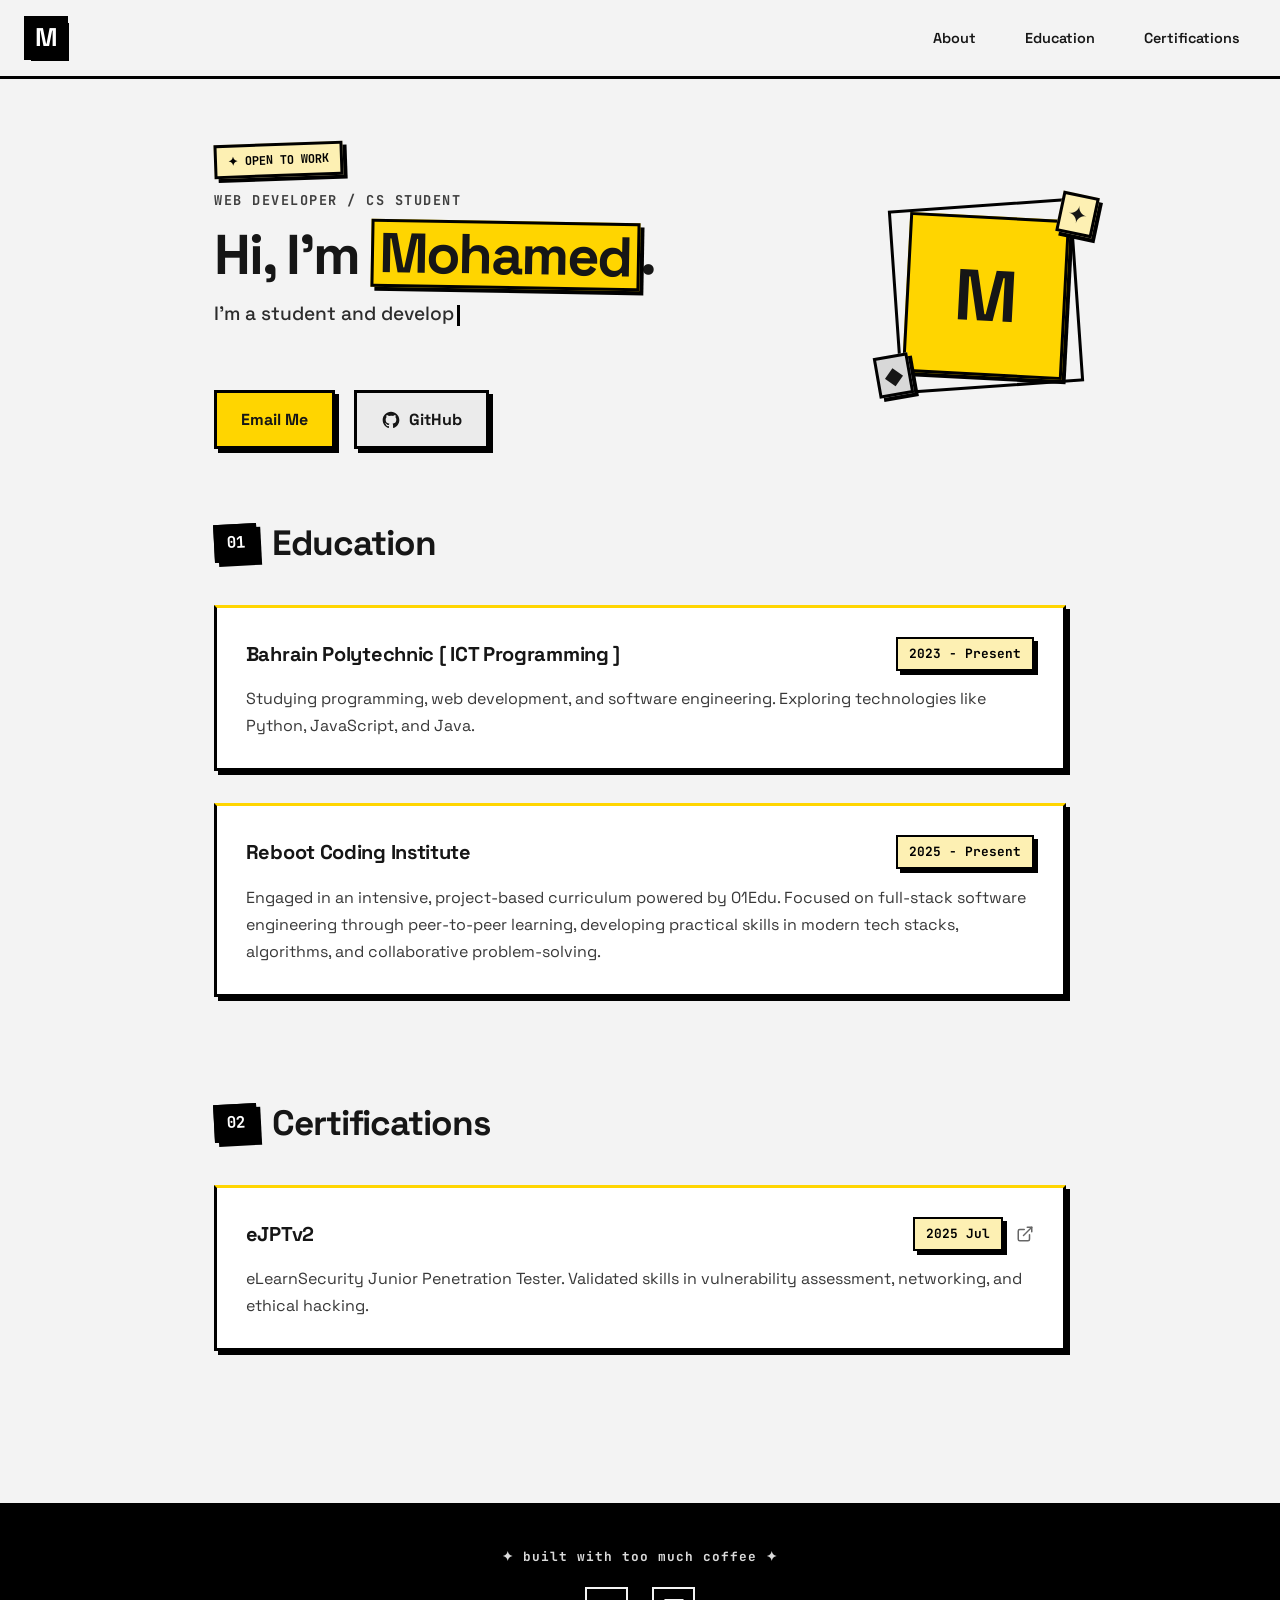
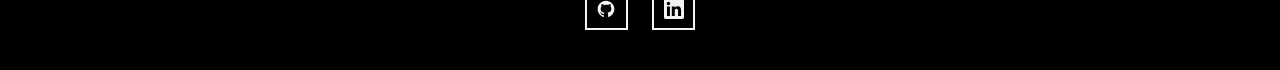
==== commit 69e6252c: "added logo it's just an M" ====
--- a/index.html
+++ b/index.html
@@ -4,6 +4,7 @@
     <meta charset="UTF-8">
     <meta name="viewport" content="width=device-width, initial-scale=1.0">
     <title>Mohamed Portfolio</title>
+    <link rel="icon" href="data:image/svg+xml,%3Csvg xmlns='http://www.w3.org/2000/svg' viewBox='0 0 64 64'%3E%3Crect width='64' height='64' fill='%23000000'/%3E%3Ctext x='32' y='45' font-family='Arial,Helvetica,sans-serif' font-size='42' font-weight='bold' fill='%23ffffff' text-anchor='middle'%3EM%3C/text%3E%3C/svg%3E">
     <link rel="stylesheet" href="style.css">
     <link rel="preconnect" href="https://fonts.googleapis.com">
     <link rel="preconnect" href="https://fonts.gstatic.com" crossorigin>
@@ -11,7 +12,7 @@
 </head>
 <body>
     <nav class="navbar">
-        <div class="logo">mo7dm<span class="logo-dot">.</span></div>
+        <div class="logo" aria-label="Mohamed">M</div>
         <div class="nav-links">
             <a href="#about">About</a>
             <a href="#education">Education</a>
--- a/style.css
+++ b/style.css
@@ -67,22 +67,19 @@
 .logo {
     position: relative;
     z-index: 1;
-    font-weight: 700;
-    font-size: 1.5rem;
-    letter-spacing: -0.5px;
-    padding: 0.25rem 0.75rem;
-    color: var(--ink);
+    width: 44px;
+    height: 44px;
+    display: flex;
+    align-items: center;
+    justify-content: center;
+    background: var(--black);
+    border: var(--border);
+    font-weight: 700;
+    font-size: 1.6rem;
+    line-height: 1;
+    color: var(--paper);
     cursor: pointer;
     transition: transform 0.15s ease;
-}
-
-.logo::before {
-    content: '';
-    position: absolute;
-    inset: 0;
-    z-index: -1;
-    background: var(--paper);
-    border: var(--border);
 }
 
 .logo::after {
@@ -95,19 +92,6 @@
     transition: transform 0.15s ease, background 0.15s ease;
 }
 
-.logo:hover {
-    transform: translate(-2px, -2px) rotate(-3deg);
-}
-
-.logo:hover::after {
-    background: var(--accent);
-    transform: translate(4px, 4px) rotate(3deg);
-}
-
-.logo-dot {
-    color: var(--accent);
-}
-
 .nav-links {
     display: flex;
     align-items: center;
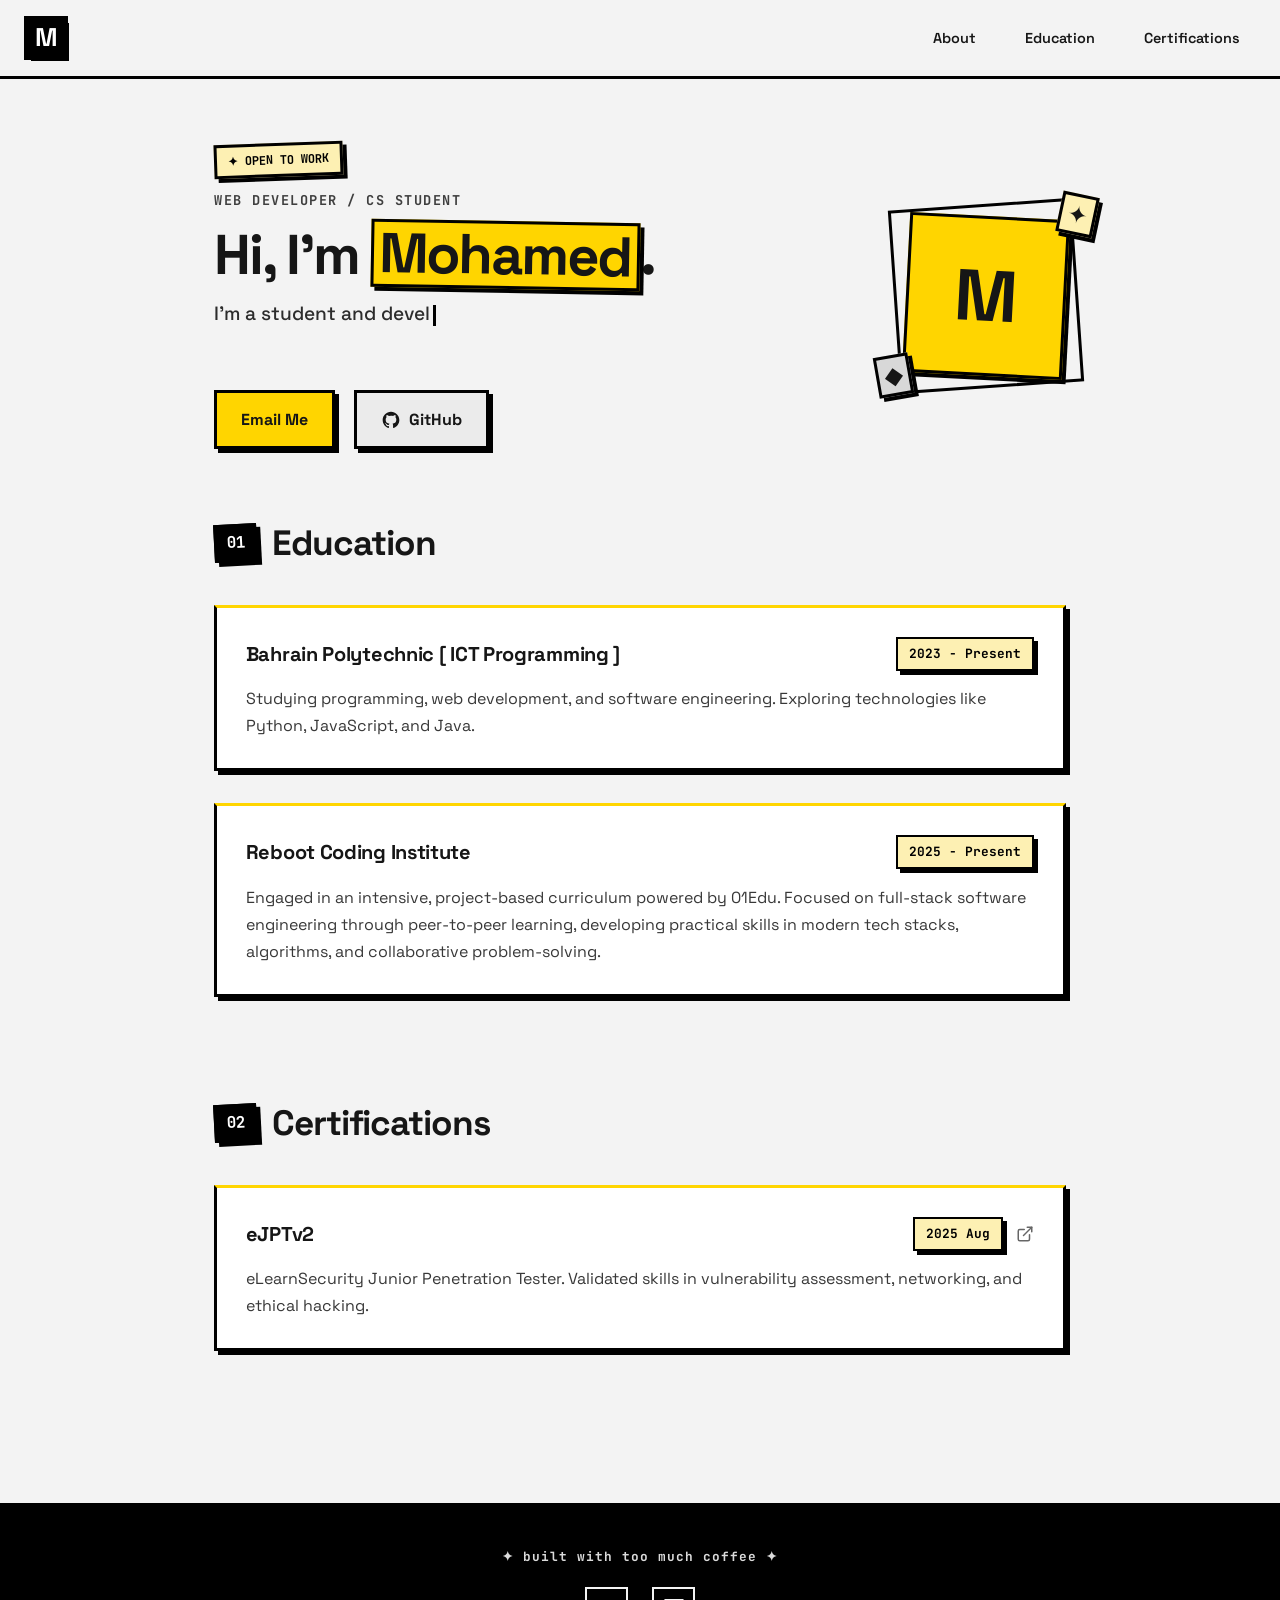
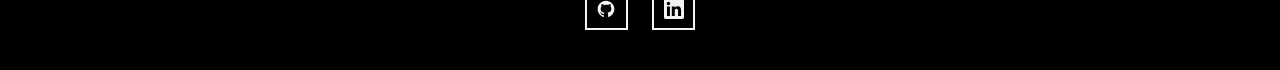
==== commit eef65efb: "Update certification date from July to August" ====
--- a/index.html
+++ b/index.html
@@ -70,7 +70,7 @@
                 <div class="card-header">
                     <h3>eJPTv2</h3>
                     <div class="cert-meta">
-                        <span class="date">2025 Jul</span>
+                        <span class="date">2025 Aug</span>
                         <svg width="18" height="18" viewBox="0 0 24 24" fill="none" stroke="currentColor" stroke-width="2" stroke-linecap="round" stroke-linejoin="round" class="external-icon">
                             <path d="M18 13v6a2 2 0 0 1-2 2H5a2 2 0 0 1-2-2V8a2 2 0 0 1 2-2h6"></path>
                             <polyline points="15 3 21 3 21 9"></polyline>
@@ -102,4 +102,4 @@
 
     <script src="script.js"></script>
 </body>
-</html>+</html>
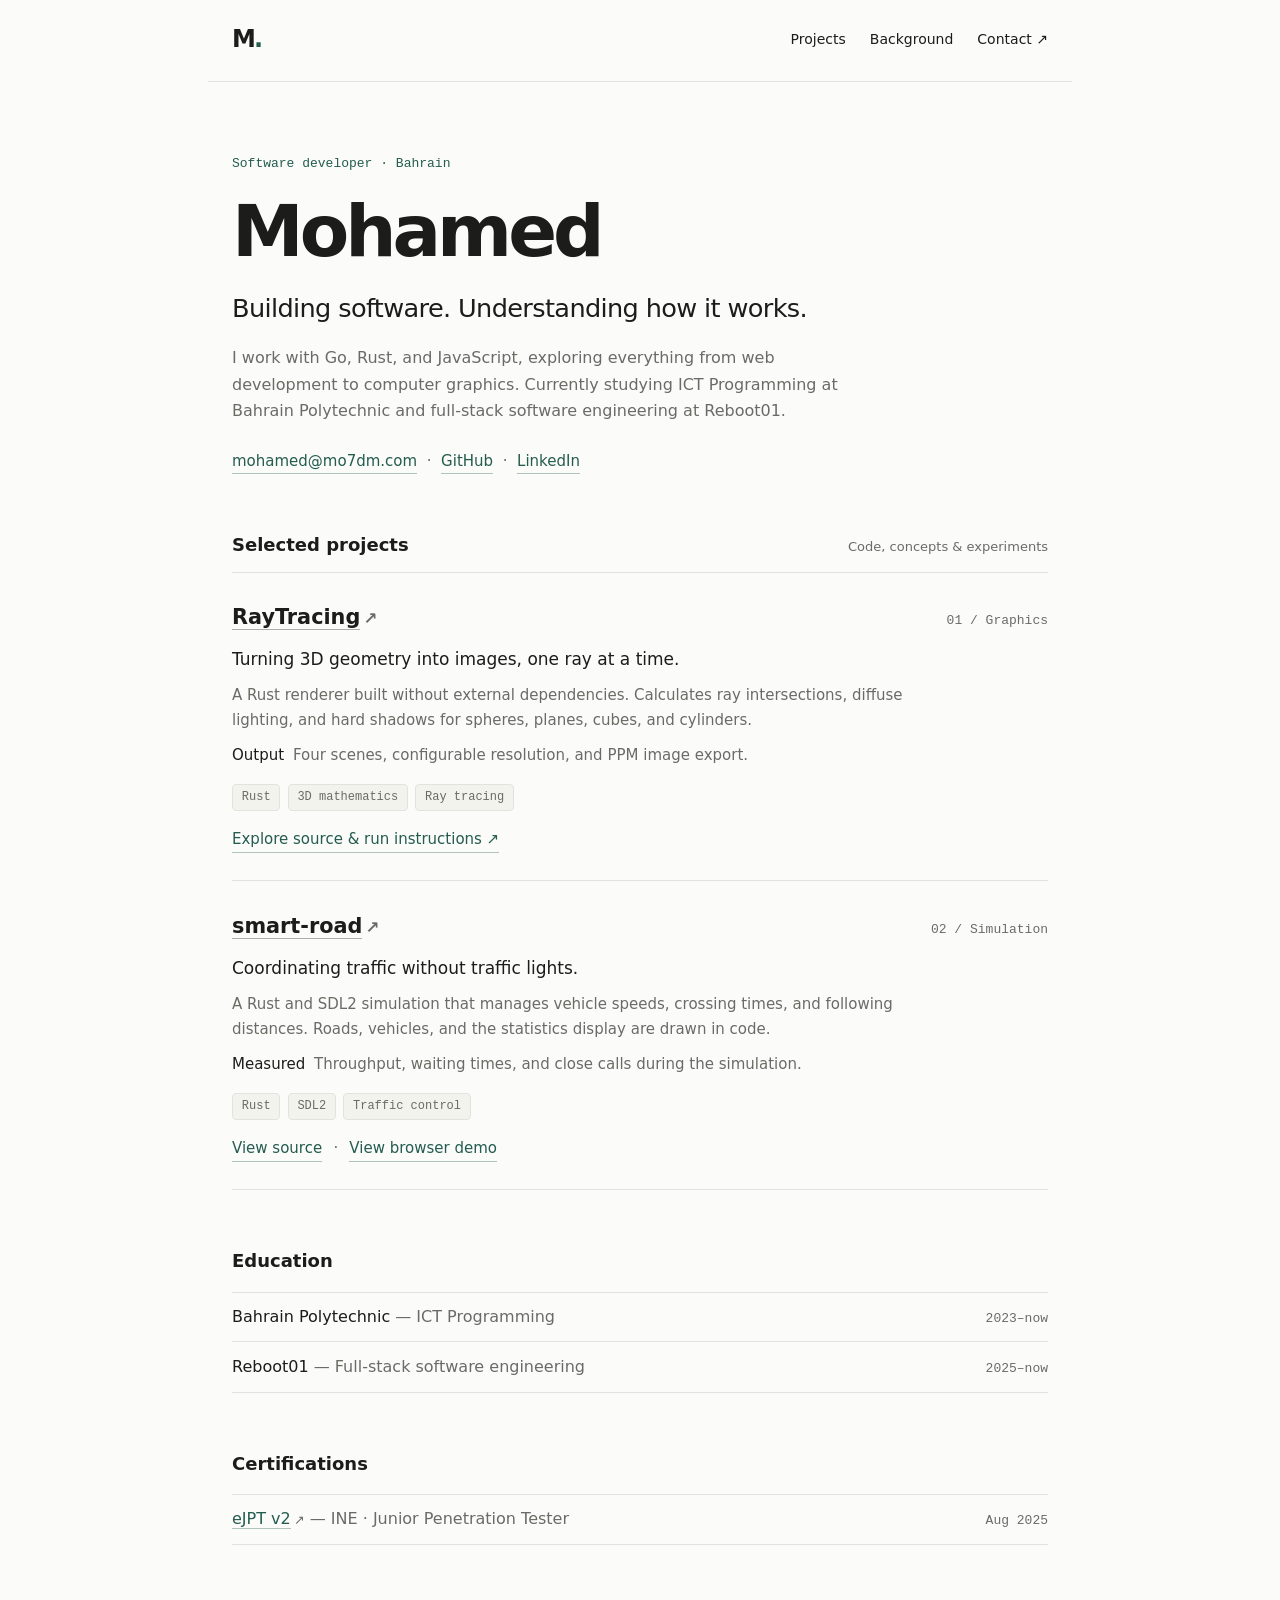
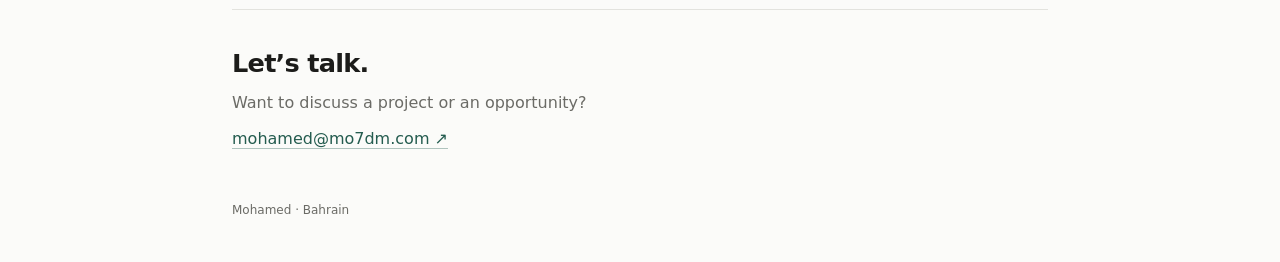
==== commit fd1e4cfc: "redesigned" ====
--- a/index.html
+++ b/index.html
@@ -3,103 +3,83 @@
 <head>
     <meta charset="UTF-8">
     <meta name="viewport" content="width=device-width, initial-scale=1.0">
-    <title>Mohamed Portfolio</title>
+    <title>Mohamed | Software Developer</title>
+    <meta name="description" content="Mohamed, software developer and student in Bahrain. Explore Rust projects in ray tracing and traffic simulation, education, and contact details.">
     <link rel="icon" href="data:image/svg+xml,%3Csvg xmlns='http://www.w3.org/2000/svg' viewBox='0 0 64 64'%3E%3Crect width='64' height='64' fill='%23000000'/%3E%3Ctext x='32' y='45' font-family='Arial,Helvetica,sans-serif' font-size='42' font-weight='bold' fill='%23ffffff' text-anchor='middle'%3EM%3C/text%3E%3C/svg%3E">
     <link rel="stylesheet" href="style.css">
-    <link rel="preconnect" href="https://fonts.googleapis.com">
-    <link rel="preconnect" href="https://fonts.gstatic.com" crossorigin>
-    <link href="https://fonts.googleapis.com/css2?family=Space+Grotesk:wght@400;500;600;700&family=JetBrains+Mono:wght@400;700&display=swap" rel="stylesheet">
 </head>
 <body>
-    <nav class="navbar">
-        <div class="logo" aria-label="Mohamed">M</div>
-        <div class="nav-links">
-            <a href="#about">About</a>
-            <a href="#education">Education</a>
-            <a href="#certs">Certifications</a>
-        </div>
+    <a class="skip-link" href="#main">Skip to content</a>
+    <nav class="site-nav" aria-label="Main navigation">
+        <a class="wordmark" href="#main" aria-label="Mohamed home">M<span aria-hidden="true">.</span></a>
+        <div><a href="#projects">Projects</a><a href="#background">Background</a><a href="mailto:mohamed@mo7dm.com">Contact &nearr;</a></div>
     </nav>
+    <main id="main">
+        <header class="intro">
+            <p class="eyebrow rise" style="--i: 0">Software developer &middot; Bahrain</p>
+            <h1 class="rise" style="--i: 0">Mohamed</h1>
+            <p class="lead rise" style="--i: 1">Building software. Understanding how it works.</p>
+            <p class="intro-copy rise" style="--i: 1">I work with Go, Rust, and JavaScript, exploring everything from web development to computer graphics. Currently studying ICT Programming at Bahrain Polytechnic and full-stack software engineering at Reboot01.</p>
+            <p class="contact rise" style="--i: 2"><a href="mailto:mohamed@mo7dm.com">mohamed@mo7dm.com</a> <span class="sep">&middot;</span> <a href="https://github.com/Mo7dM">GitHub</a> <span class="sep">&middot;</span> <a href="https://www.linkedin.com/in/mohamed-kadhem/">LinkedIn</a></p>
+        </header>
 
-    <main class="container">
-        <section id="about" class="hero reveal">
-            <div class="hero-content">
-                <p class="tag-badge">✦ OPEN TO WORK</p>
-                <p class="eyebrow">Web Developer / CS Student</p>
-                <h1>Hi, I'm <span class="highlight">Mohamed</span>.</h1>
-                <p class="subtitle"><span id="typewriter"></span><span class="cursor"></span></p>
-                <div class="contact-links">
-                    <a href="mailto:mohamed@mo7dm.com" class="btn btn-primary">Email Me</a>
-                    <a href="https://github.com/mo7dm" target="_blank" class="btn btn-outline">
-                        <svg width="20" height="20" viewBox="0 0 24 24" fill="currentColor" xmlns="http://www.w3.org/2000/svg">
-                            <path fill-rule="evenodd" clip-rule="evenodd" d="M12 2C6.477 2 2 6.477 2 12c0 4.42 2.865 8.166 6.839 9.489.5.092.682-.217.682-.482 0-.237-.008-.866-.013-1.7-2.782.603-3.369-1.34-3.369-1.34-.454-1.156-1.11-1.462-1.11-1.462-.908-.62.069-.608.069-.608 1.003.07 1.531 1.03 1.531 1.03.892 1.529 2.341 1.087 2.91.831.092-.646.35-1.086.636-1.336-2.22-.253-4.555-1.11-4.555-4.943 0-1.091.39-1.984 1.029-2.683-.103-.253-.446-1.27.098-2.647 0 0 .84-.269 2.75 1.025A9.578 9.578 0 0112 6.836c.85.004 1.705.114 2.504.336 1.909-1.294 2.747-1.025 2.747-1.025.546 1.377.203 2.394.1 2.647.64.699 1.028 1.592 1.028 2.683 0 3.842-2.339 4.687-4.566 4.935.359.309.678.919.678 1.852 0 1.336-.012 2.415-.012 2.743 0 .267.18.578.688.48C19.138 20.161 22 16.416 22 12c0-5.523-4.477-10-10-10z"/>
-                        </svg>
-                        GitHub
-                    </a>
-                </div>
-            </div>
-            <div class="hero-avatar">
-                <div class="avatar-placeholder">M</div>
-                <span class="sticker sticker-1">✦</span>
-                <span class="sticker sticker-2">◆</span>
-            </div>
+        <section id="projects" class="rise" style="--i: 3" aria-labelledby="projects-heading">
+            <div class="section-heading"><h2 id="projects-heading">Selected projects</h2><span class="section-note">Code, concepts &amp; experiments</span></div>
+            <ul class="list projects">
+                <li>
+                    <div class="row">
+                        <h3><a href="https://github.com/Mo7dM/RayTracing">RayTracing</a><span class="arrow" aria-hidden="true">&nearr;</span></h3>
+                        <span class="meta">01 / Graphics</span>
+                    </div>
+                    <p class="project-summary">Turning 3D geometry into images, one ray at a time.</p>
+                    <p>A Rust renderer built without external dependencies. Calculates ray intersections, diffuse lighting, and hard shadows for spheres, planes, cubes, and cylinders.</p>
+                    <p class="project-detail"><strong>Output</strong> Four scenes, configurable resolution, and PPM image export.</p>
+                    <div class="tags" aria-label="RayTracing technologies"><span>Rust</span><span>3D mathematics</span><span>Ray tracing</span></div>
+                    <p class="project-links"><a href="https://github.com/Mo7dM/RayTracing">Explore source &amp; run instructions <span aria-hidden="true">&nearr;</span></a></p>
+                </li>
+                <li>
+                    <div class="row">
+                        <h3><a href="https://github.com/Mo7dM/smart-road">smart-road</a><span class="arrow" aria-hidden="true">&nearr;</span></h3>
+                        <span class="meta">02 / Simulation</span>
+                    </div>
+                    <p class="project-summary">Coordinating traffic without traffic lights.</p>
+                    <p>A Rust and SDL2 simulation that manages vehicle speeds, crossing times, and following distances. Roads, vehicles, and the statistics display are drawn in code.</p>
+                    <p class="project-detail"><strong>Measured</strong> Throughput, waiting times, and close calls during the simulation.</p>
+                    <div class="tags" aria-label="smart-road technologies"><span>Rust</span><span>SDL2</span><span>Traffic control</span></div>
+                    <p class="project-links"><a href="https://github.com/Mo7dM/smart-road">View source</a> <span class="sep">&middot;</span> <a href="smart-road-demo.html">View browser demo</a></p>
+                </li>
+            </ul>
         </section>
 
-        <section id="education" class="reveal">
-            <h2><span class="section-tag">01</span> Education</h2>
-            <div class="card card-yellow">
-                <div class="card-header">
-                    <h3>Bahrain Polytechnic [ ICT Programming ]</h3>
-                    <span class="date">2023 - Present</span>
-                </div>
-                <p>Studying programming, web development, and software engineering. Exploring technologies like Python, JavaScript, and Java.</p>
-            </div>
-
-            <div class="card card-blue">
-                <div class="card-header">
-                    <h3>Reboot Coding Institute</h3>
-                    <span class="date">2025 - Present</span>
-                </div>
-                <p>Engaged in an intensive, project-based curriculum powered by 01Edu. Focused on full-stack software engineering through peer-to-peer learning, developing practical skills in modern tech stacks, algorithms, and collaborative problem-solving.</p>
-            </div>
+        <section id="background" class="rise" style="--i: 4">
+            <h2>Education</h2>
+            <ul class="list">
+                <li class="row">
+                    <span>Bahrain Polytechnic <span class="sub">&mdash; ICT Programming</span></span>
+                    <span class="meta">2023&ndash;now</span>
+                </li>
+                <li class="row">
+                    <span>Reboot01 <span class="sub">&mdash; Full-stack software engineering</span></span>
+                    <span class="meta">2025&ndash;now</span>
+                </li>
+            </ul>
         </section>
 
-        <section id="certs" class="reveal">
-            <h2><span class="section-tag">02</span> Certifications</h2>
-
-            <a href="https://certs.ine.com/94397082-2aee-4f96-a6dc-eba5e58388e8" target="_blank" class="card card-pink cert-card">
-                <div class="card-header">
-                    <h3>eJPTv2</h3>
-                    <div class="cert-meta">
-                        <span class="date">2025 Aug</span>
-                        <svg width="18" height="18" viewBox="0 0 24 24" fill="none" stroke="currentColor" stroke-width="2" stroke-linecap="round" stroke-linejoin="round" class="external-icon">
-                            <path d="M18 13v6a2 2 0 0 1-2 2H5a2 2 0 0 1-2-2V8a2 2 0 0 1 2-2h6"></path>
-                            <polyline points="15 3 21 3 21 9"></polyline>
-                            <line x1="10" y1="14" x2="21" y2="3"></line>
-                        </svg>
-                    </div>
-                </div>
-                <p>eLearnSecurity Junior Penetration Tester. Validated skills in vulnerability assessment, networking, and ethical hacking.</p>
-            </a>
-
+        <section class="rise" style="--i: 5">
+            <h2>Certifications</h2>
+            <ul class="list">
+                <li class="row">
+                    <span><a href="https://certs.ine.com/94397082-2aee-4f96-a6dc-eba5e58388e8">eJPT v2</a><span class="arrow" aria-hidden="true">&nearr;</span> <span class="sub">&mdash; INE &middot; Junior Penetration Tester</span></span>
+                    <span class="meta">Aug 2025</span>
+                </li>
+            </ul>
         </section>
+        <footer>
+            <h2>Let&rsquo;s talk.</h2>
+            <p>Want to discuss a project or an opportunity?</p>
+            <a href="mailto:mohamed@mo7dm.com">mohamed@mo7dm.com <span aria-hidden="true">&nearr;</span></a>
+            <p class="footer-note">Mohamed &middot; Bahrain</p>
+        </footer>
     </main>
-
-    <footer class="footer">
-        <p class="footer-tag">✦ built with too much coffee ✦</p>
-        <div class="social-icons">
-            <a href="https://github.com/mo7dm" target="_blank" aria-label="GitHub">
-                <svg width="20" height="20" viewBox="0 0 24 24" fill="currentColor" xmlns="http://www.w3.org/2000/svg">
-                    <path fill-rule="evenodd" clip-rule="evenodd" d="M12 2C6.477 2 2 6.477 2 12c0 4.42 2.865 8.166 6.839 9.489.5.092.682-.217.682-.482 0-.237-.008-.866-.013-1.7-2.782.603-3.369-1.34-3.369-1.34-.454-1.156-1.11-1.462-1.11-1.462-.908-.62.069-.608.069-.608 1.003.07 1.531 1.03 1.531 1.03.892 1.529 2.341 1.087 2.91.831.092-.646.35-1.086.636-1.336-2.22-.253-4.555-1.11-4.555-4.943 0-1.091.39-1.984 1.029-2.683-.103-.253-.446-1.27.098-2.647 0 0 .84-.269 2.75 1.025A9.578 9.578 0 0112 6.836c.85.004 1.705.114 2.504.336 1.909-1.294 2.747-1.025 2.747-1.025.546 1.377.203 2.394.1 2.647.64.699 1.028 1.592 1.028 2.683 0 3.842-2.339 4.687-4.566 4.935.359.309.678.919.678 1.852 0 1.336-.012 2.415-.012 2.743 0 .267.18.578.688.48C19.138 20.161 22 16.416 22 12c0-5.523-4.477-10-10-10z"/>
-                </svg>
-            </a>
-            <a href="https://www.linkedin.com/in/mohamed-kadhem-b55a89281/" target="_blank" aria-label="LinkedIn">
-                <svg width="20" height="20" viewBox="0 0 24 24" fill="currentColor" xmlns="http://www.w3.org/2000/svg">
-                    <path d="M20.447 20.452h-3.554v-5.569c0-1.328-.027-3.037-1.852-3.037-1.853 0-2.136 1.445-2.136 2.939v5.667H9.351V9h3.414v1.561h.046c.477-.9 1.637-1.85 3.37-1.85 3.601 0 4.267 2.37 4.267 5.455v6.286zM5.337 7.433c-1.144 0-2.063-.926-2.063-2.065 0-1.138.92-2.063 2.063-2.063 1.14 0 2.064.925 2.064 2.063 0 1.139-.925 2.065-2.064 2.065zm1.782 13.019H3.555V9h3.564v11.452zM22.225 0H1.771C.792 0 0 .774 0 1.729v20.542C0 23.227.792 24 1.771 24h20.451C23.2 24 24 23.227 24 22.271V1.729C24 .774 23.2 0 22.222 0h.003z"/>
-                </svg>
-            </a>
-        </div>
-    </footer>
-
-    <script src="script.js"></script>
 </body>
 </html>
--- a/style.css
+++ b/style.css
@@ -1,500 +1,291 @@
-/* =========================================
-   NEOBRUTALISM — bold, raw, unapologetic
-   ========================================= */
-
 :root {
-    --bg: #f3f3f3;
-    --paper: #ffffff;
-    --ink: #161616;
-    --black: #000000;
-    --accent: #ffd500;
-    --accent-dark: #000000;
-    --accent-soft: #fdf0b3;
-    --neutral: #d8d8d8;
-    --muted: #666666;
-    --tint: #ebebeb;
-    --on-accent: #161616;
-    --shadow: 4px 4px 0 var(--black);
-    --border: 3px solid var(--black);
-    --font-display: 'Space Grotesk', sans-serif;
-    --font-mono: 'JetBrains Mono', monospace;
+    --bg: #fbfbf9;
+    --text: #1c1c1a;
+    --muted: #6b6b66;
+    --line: #e3e3de;
+    --link: #245c4f;
+    --surface: #f3f3ee;
+    --road: #edede8;
+    --road-mark: #c4c4bc;
+    --mono: ui-monospace, SFMono-Regular, Menlo, Consolas, monospace;
+    --ease: cubic-bezier(0.2, 0.7, 0.2, 1);
+    color-scheme: light dark;
+}
+
+@media (prefers-color-scheme: dark) {
+    :root {
+        --bg: #131312;
+        --text: #e6e6e2;
+        --muted: #9b9b95;
+        --line: #2b2b29;
+        --link: #99cfba;
+        --surface: #1b1d1a;
+        --road: #21211f;
+        --road-mark: #3f3f3b;
+    }
 }
 
 * {
+    box-sizing: border-box;
+}
+
+body {
+    margin: 0;
+    background: var(--bg);
+    color: var(--text);
+    font: 16px/1.65 system-ui, -apple-system, "Segoe UI", Roboto, sans-serif;
+    -webkit-text-size-adjust: 100%;
+}
+
+main {
+    max-width: 54rem;
+    margin: 0 auto;
+    padding: 4.5rem 1.5rem 2rem;
+}
+
+h1 {
+    font-size: clamp(2.8rem, 8vw, 4.5rem);
+    line-height: 1.1;
+    letter-spacing: -0.055em;
+    font-weight: 600;
+    margin: 0 0 1rem;
+}
+
+h2 {
+    font-size: 1.125rem;
+    font-weight: 600;
+    margin: 0 0 1rem;
+}
+
+h3 {
+    margin: 0;
+    font-size: 1.3rem;
+    font-weight: 600;
+}
+
+.role {
+    color: var(--muted);
+    margin-top: -0.65rem;
+}
+
+.contact {
+    display: flex;
+    flex-wrap: wrap;
+    gap: 0.25rem 0.6rem;
+}
+
+.list .project-links {
+    margin-top: 0.65rem;
+}
+
+a:focus-visible {
+    outline: 2px solid var(--link);
+    outline-offset: 4px;
+    border-radius: 2px;
+}
+
+p {
+    margin: 0 0 1rem;
+}
+
+/* Links: a faint underline, and a solid one that sweeps in on hover */
+a {
+    color: var(--link);
+    text-decoration: none;
+    background:
+        linear-gradient(currentColor, currentColor) left bottom / 0% 1px no-repeat,
+        linear-gradient(color-mix(in srgb, currentColor 35%, transparent), color-mix(in srgb, currentColor 35%, transparent)) left bottom / 100% 1px no-repeat;
+    padding-bottom: 1px;
+    transition: background-size 0.35s var(--ease);
+}
+
+a:hover,
+a:focus-visible {
+    background-size: 100% 1px, 100% 1px;
+}
+
+.arrow {
+    display: inline-block;
+    margin-left: 0.2rem;
+    font-size: 0.8em;
+    color: var(--muted);
+    transition: transform 0.3s var(--ease), color 0.3s var(--ease);
+}
+
+a:hover + .arrow,
+a:focus-visible + .arrow {
+    transform: translate(2px, -2px);
+    color: var(--link);
+}
+
+section {
+    margin-top: 3.5rem;
+    scroll-margin-top: 2rem;
+}
+
+/* Lists: rows split by lines that draw across after the section fades in */
+.list {
+    position: relative;
+    list-style: none;
     margin: 0;
     padding: 0;
-    box-sizing: border-box;
-}
-
-html {
-    scroll-behavior: smooth;
-}
-
-body {
-    background-color: var(--bg);
-    color: var(--ink);
-    font-family: var(--font-display);
-    line-height: 1.7;
-    transition: background-color 0.3s ease, color 0.3s ease;
-}
-
-.container {
-    max-width: 900px;
+}
+
+.list::before,
+.list li::after {
+    content: "";
+    position: absolute;
+    left: 0;
+    right: 0;
+    height: 1px;
+    background: var(--line);
+    transform-origin: left;
+    animation: draw 0.9s var(--ease) both;
+    animation-delay: calc(var(--i, 0) * 90ms + 150ms);
+}
+
+.list::before {
+    top: 0;
+}
+
+.list li {
+    position: relative;
+    padding: 0.75rem 0;
+}
+
+.list li::after {
+    bottom: 0;
+}
+
+.list p {
+    margin: 0.25rem 0 0;
+    color: var(--muted);
+    font-size: 0.9375rem;
+}
+
+.row {
+    display: flex;
+    flex-wrap: wrap;
+    justify-content: space-between;
+    align-items: baseline;
+    gap: 0 1rem;
+}
+
+.meta {
+    font-family: var(--mono);
+    font-size: 0.8125rem;
+    color: var(--muted);
+    white-space: nowrap;
+}
+
+.sub,
+.sep {
+    color: var(--muted);
+}
+
+/* smart-road sketch */
+.sim {
+    margin: 0.9rem 0 0.25rem;
+}
+
+.sim canvas {
+    display: block;
+    width: 100%;
+    height: 150px;
+    border: 1px solid var(--line);
+    border-radius: 6px;
+}
+
+.sim figcaption {
+    display: flex;
+    flex-wrap: wrap;
+    justify-content: space-between;
+    gap: 0.25rem 1rem;
+    margin-top: 0.4rem;
+    font-size: 0.8125rem;
+    color: var(--muted);
+}
+
+/* Page load */
+.rise {
+    animation: rise 0.7s var(--ease) both;
+    animation-delay: calc(var(--i, 0) * 90ms);
+}
+
+@keyframes rise {
+    from {
+        opacity: 0;
+        transform: translateY(10px);
+    }
+}
+
+@keyframes draw {
+    from {
+        transform: scaleX(0);
+    }
+}
+
+@media (prefers-reduced-motion: reduce) {
+    *,
+    *::before,
+    *::after {
+        animation: none !important;
+        transition: none !important;
+    }
+}
+
+.site-nav {
+    max-width: 54rem;
     margin: 0 auto;
-    padding: 2.5rem 1.5rem;
-}
-
-::selection {
-    background: var(--accent);
-    color: var(--on-accent);
-}
-
-/* =========================================
-   Navigation
-   ========================================= */
-.navbar {
-    display: flex;
+    padding: 1.25rem 1.5rem;
+    display: flex;
+    align-items: center;
     justify-content: space-between;
-    align-items: center;
-    padding: 1rem 1.5rem;
-    background-color: var(--bg);
-    border-bottom: var(--border);
-    position: sticky;
-    top: 0;
-    z-index: 1000;
-}
-
-.logo {
-    position: relative;
-    z-index: 1;
-    width: 44px;
-    height: 44px;
-    display: flex;
-    align-items: center;
-    justify-content: center;
-    background: var(--black);
-    border: var(--border);
-    font-weight: 700;
-    font-size: 1.6rem;
-    line-height: 1;
-    color: var(--paper);
-    cursor: pointer;
-    transition: transform 0.15s ease;
-}
-
-.logo::after {
-    content: '';
-    position: absolute;
-    inset: 0;
-    z-index: -2;
-    background: var(--black);
-    transform: translate(4px, 4px);
-    transition: transform 0.15s ease, background 0.15s ease;
-}
-
-.nav-links {
-    display: flex;
-    align-items: center;
-    gap: 1rem;
-}
-
-.nav-links a {
-    text-decoration: none;
-    color: var(--ink);
-    font-weight: 600;
-    font-size: 0.9rem;
-    padding: 0.4rem 0.9rem;
-    border: 2px solid transparent;
-    transition: all 0.15s ease;
-}
-
-.nav-links a:hover {
-    background: var(--accent);
-    color: var(--ink);
-    border: 2px solid var(--black);
-    box-shadow: 4px 4px 0 var(--black);
-    transform: translate(-2px, -2px);
-}
-
-/* =========================================
-   Marquee
-   ========================================= */
-section {
-    padding: 1rem 0 3rem 0;
-}
-
-.reveal {
-    opacity: 0;
-    transform: translateY(40px);
-    transition: all 0.7s cubic-bezier(0.16, 1, 0.3, 1);
-}
-
-.reveal.active {
-    opacity: 1;
-    transform: translateY(0);
-}
-
-/* =========================================
-   Hero
-   ========================================= */
-.hero {
-    display: flex;
-    justify-content: space-between;
-    align-items: center;
-    gap: 2rem;
-    padding-top: 1.5rem;
-}
-
-.eyebrow {
-    font-family: var(--font-mono);
-    font-size: 0.85rem;
-    font-weight: 700;
-    letter-spacing: 1.5px;
-    text-transform: uppercase;
-    color: #3f3f3f;
-    margin-bottom: 0.6rem;
-}
-
-.tag-badge {
-    display: inline-block;
-    background: var(--accent-soft);
-    border: var(--border);
-    box-shadow: 4px 4px 0 var(--black);
-    font-family: var(--font-mono);
-    font-weight: 700;
-    font-size: 0.75rem;
-    padding: 0.25rem 0.7rem;
-    margin-bottom: 0.7rem;
-    transform: rotate(-2deg);
-    color: var(--black);
-}
-
-h1 {
-    font-size: 3.5rem;
-    font-weight: 700;
-    letter-spacing: -2px;
-    line-height: 1.1;
-    margin-bottom: 0.6rem;
-}
-
-.highlight {
-    background: var(--accent);
-    border: var(--border);
-    box-shadow: 4px 4px 0 var(--black);
-    padding: 0 0.35rem;
-    display: inline-block;
-    transform: rotate(1deg);
-    color: var(--on-accent);
-}
-
-.subtitle {
-    font-size: 1.2rem;
-    color: #2c2c2c;
-    margin-bottom: 2rem;
-    min-height: 60px;
-    font-weight: 500;
-}
-
-.cursor {
-    display: inline-block;
-    width: 3px;
-    height: 1.1em;
-    background-color: var(--black);
-    animation: blink 1s step-end infinite;
-    vertical-align: middle;
-    margin-left: 3px;
-}
-
-@keyframes blink {
-    0%, 100% { opacity: 1; }
-    50% { opacity: 0; }
-}
-
-.hero-avatar {
-    position: relative;
-    flex-shrink: 0;
-}
-
-.avatar-placeholder {
-    width: 160px;
-    height: 160px;
-    background: var(--accent);
-    border: var(--border);
-    box-shadow: 4px 4px 0 var(--black);
-    display: flex;
-    align-items: center;
-    justify-content: center;
-    font-size: 4.5rem;
-    font-weight: 700;
-    transform: rotate(3deg);
-    color: var(--on-accent);
-}
-
-.hero-avatar::after {
-    content: '';
-    position: absolute;
-    inset: -12px;
-    border: var(--border);
-    z-index: -1;
-    transform: rotate(-4deg);
-    background: var(--bg);
-}
-
-.sticker {
-    position: absolute;
-    font-size: 1.5rem;
-    background: var(--paper);
-    border: var(--border);
-    box-shadow: 4px 4px 0 var(--black);
-    padding: 0.35rem;
-    line-height: 1;
-}
-
-.sticker-1 {
-    top: -22px;
-    right: -30px;
-    transform: rotate(12deg);
-    background: var(--accent-soft);
-}
-
-.sticker-2 {
-    bottom: -20px;
-    left: -30px;
-    transform: rotate(-10deg);
-    background: var(--neutral);
-}
-
-/* =========================================
-   Headings
-   ========================================= */
-h2 {
-    font-size: 2.2rem;
-    font-weight: 700;
-    letter-spacing: -1px;
-    margin-bottom: 2rem;
-    display: flex;
-    align-items: center;
-    gap: 0.9rem;
-}
-
-.section-tag {
-    font-family: var(--font-mono);
-    font-size: 1rem;
-    background: var(--black);
-    border: var(--border);
-    box-shadow: 4px 4px 0 var(--black);
-    padding: 0.15rem 0.6rem;
-    transform: rotate(-3deg);
-    color: var(--paper);
-}
-
-/* =========================================
-   Cards
-   ========================================= */
-.card {
-    background-color: var(--paper);
-    border: var(--border);
-    border-top-color: var(--accent);
-    box-shadow: var(--shadow);
-    padding: 1.8rem;
-    margin-bottom: 2rem;
-    position: relative;
-    transition: transform 0.15s ease, box-shadow 0.15s ease;
-}
-
-.card:hover {
-    transform: translate(-4px, -4px);
-    box-shadow: 4px 4px 0 var(--black);
-}
-
-.card:active {
-    transform: translate(0, 0);
-    box-shadow: 2px 2px 0 var(--black);
-}
-
-.card-header {
-    display: flex;
-    justify-content: space-between;
-    align-items: center;
-    margin-bottom: 0.9rem;
-    gap: 1rem;
-}
-
-.card h3 {
-    font-size: 1.25rem;
-    font-weight: 700;
-    letter-spacing: -0.3px;
-}
-
-.card p {
-    color: var(--ink);
-    opacity: 0.85;
-}
-
-.date {
-    font-family: var(--font-mono);
-    font-size: 0.8rem;
-    font-weight: 700;
-    background: var(--accent-soft);
-    border: 2px solid var(--black);
-    box-shadow: 4px 4px 0 var(--black);
-    padding: 0.25rem 0.7rem;
-    white-space: nowrap;
-    color: var(--black);
-}
-
-/* =========================================
-   Buttons
-   ========================================= */
-.contact-links { display: flex; gap: 1.2rem; flex-wrap: wrap; }
-
-.btn {
-    padding: 0.8rem 1.5rem;
-    text-decoration: none;
-    font-weight: 700;
-    font-size: 1rem;
-    border: var(--border);
-    box-shadow: 4px 4px 0 var(--black);
-    display: inline-flex;
-    align-items: center;
-    justify-content: center;
-    gap: 0.5rem;
-    cursor: pointer;
-    transition: all 0.15s ease;
-}
-
-.btn:hover {
-    transform: translate(-3px, -3px);
-    box-shadow: 4px 4px 0 var(--black);
-}
-
-.btn:active {
-    transform: translate(2px, 2px);
-    box-shadow: 1px 1px 0 var(--black);
-}
-
-.btn-primary {
-    background: var(--accent);
-    color: var(--on-accent);
-}
-
-.btn-primary:hover {
-    background: var(--accent-dark);
-    color: var(--accent);
-}
-
-.btn-outline {
-    background: var(--tint);
-    color: var(--ink);
-}
-
-.btn-outline:hover {
-    background: var(--accent);
-    color: var(--on-accent);
-}
-
-/* =========================================
-   Clickable Certification Card
-   ========================================= */
-a.card {
-    display: block;
-    text-decoration: none;
-    color: var(--ink);
-    cursor: pointer;
-}
-
-a.card h3,
-a.card p {
-    color: var(--ink);
-}
-
-.cert-meta {
-    display: flex;
-    align-items: center;
-    gap: 0.8rem;
-}
-
-.external-icon {
-    color: var(--muted);
-    transition: color 0.15s ease;
-}
-
-a.card:hover .external-icon {
-    color: var(--black);
-}
-
-/* =========================================
-   Footer
-   ========================================= */
-.footer {
-    text-align: center;
-    padding: 2.5rem 1.5rem;
-    margin-top: 2rem;
-    border-top: var(--border);
-    background: var(--black);
-    color: var(--bg);
-}
-
-.footer-tag {
-    font-family: var(--font-mono);
-    font-size: 0.8rem;
-    font-weight: 700;
-    letter-spacing: 1px;
-    margin-bottom: 1.2rem;
-    opacity: 0.9;
-}
-
-.social-icons {
-    display: flex;
-    justify-content: center;
-    gap: 1.5rem;
-}
-
-.social-icons a {
-    color: var(--bg);
-    display: inline-flex;
-    background: transparent;
-    border: 2px solid var(--bg);
-    padding: 0.6rem;
-    transition: all 0.15s ease;
-}
-
-.social-icons a:hover {
-    background: var(--accent);
-    color: var(--on-accent);
-    transform: translate(-2px, -2px);
-    box-shadow: 4px 4px 0 var(--neutral);
-}
-
-/* =========================================
-   Mobile Responsiveness
-   ========================================= */
-@media (max-width: 768px) {
-    .hero {
-        flex-direction: column-reverse;
-        text-align: center;
-    }
-
-    .contact-links {
-        justify-content: center;
-    }
-
-    .card-header {
-        flex-direction: column;
-        align-items: flex-start;
-        gap: 0.5rem;
-    }
-
-    h1 {
-        font-size: 2.6rem;
-    }
-
-    .nav-links a {
-        font-size: 0.8rem;
-        padding: 0.3rem 0.6rem;
-    }
-
-    .logo {
-        font-size: 1.2rem;
-    }
-}+    border-bottom: 1px solid var(--line);
+}
+
+.site-nav div { display: flex; gap: 1.5rem; font-size: 0.875rem; }
+.site-nav a { color: var(--text); background: none; }
+.site-nav a:hover { color: var(--link); }
+.wordmark { font-size: 1.5rem; font-weight: 750; letter-spacing: -0.08em; }
+.wordmark span { color: var(--link); }
+.eyebrow { color: var(--link); font: 0.8125rem/1.6 var(--mono); margin-bottom: 1.1rem; }
+.lead { font-size: clamp(1.2rem, 3vw, 1.6rem); letter-spacing: -0.025em; margin-bottom: 1rem; }
+.intro-copy { max-width: 39rem; color: var(--muted); }
+.contact { margin-top: 1.5rem; font-size: 0.9375rem; }
+.section-heading { display: flex; justify-content: space-between; align-items: baseline; gap: 0.5rem 1rem; flex-wrap: wrap; margin-bottom: 0.75rem; }
+.section-heading h2 { margin: 0; }
+.section-note { color: var(--muted); font-size: 0.8125rem; }
+.projects > li { padding: 1.75rem 0; }
+.projects h3 a { color: var(--text); }
+.projects .project-summary { font-size: 1.0625rem; color: var(--text); margin: 0.65rem 0; }
+.projects p { max-width: 43rem; }
+.projects .project-detail { margin-top: 0.65rem; }
+.project-detail strong { color: var(--text); font-weight: 500; margin-right: 0.25rem; }
+.tags { display: flex; flex-wrap: wrap; gap: 0.45rem; margin: 1rem 0; }
+.tags span { font: 0.75rem/1.6 var(--mono); padding: 0.2rem 0.55rem; border: 1px solid var(--line); border-radius: 4px; background: var(--surface); color: var(--muted); }
+.projects .project-links { display: flex; flex-wrap: wrap; gap: 0.35rem 0.7rem; }
+footer { margin-top: 4rem; border-top: 1px solid var(--line); padding-top: 2rem; }
+footer h2 { font-size: 1.6rem; letter-spacing: -0.03em; margin-bottom: 0.4rem; }
+footer p { color: var(--muted); margin-bottom: 0.6rem; }
+footer .footer-note { font-size: 0.75rem; margin-top: 3rem; }
+.skip-link { position: absolute; top: -5rem; left: 1rem; padding: 0.5rem 1rem; background: var(--bg); z-index: 5; }
+.skip-link:focus { top: 1rem; }
+
+@media (max-width: 540px) {
+    main { padding-top: 2.5rem; }
+    .site-nav div { gap: 1rem; font-size: 0.8125rem; }
+    .section-note { display: none; }
+    .projects .row { gap: 0.25rem 1rem; }
+    .contact { gap: 0.5rem; }
+    .row > span:first-child { min-width: 0; }
+}
+
+@media print {
+    .site-nav, .skip-link { display: none; }
+    main { padding: 0; max-width: none; }
+    body { background: white; color: black; font-size: 11pt; }
+    .rise, .list::before, .list li::after { animation: none; }
+    section, footer { margin-top: 1.5rem; }
+    .projects > li { break-inside: avoid; }
+}
